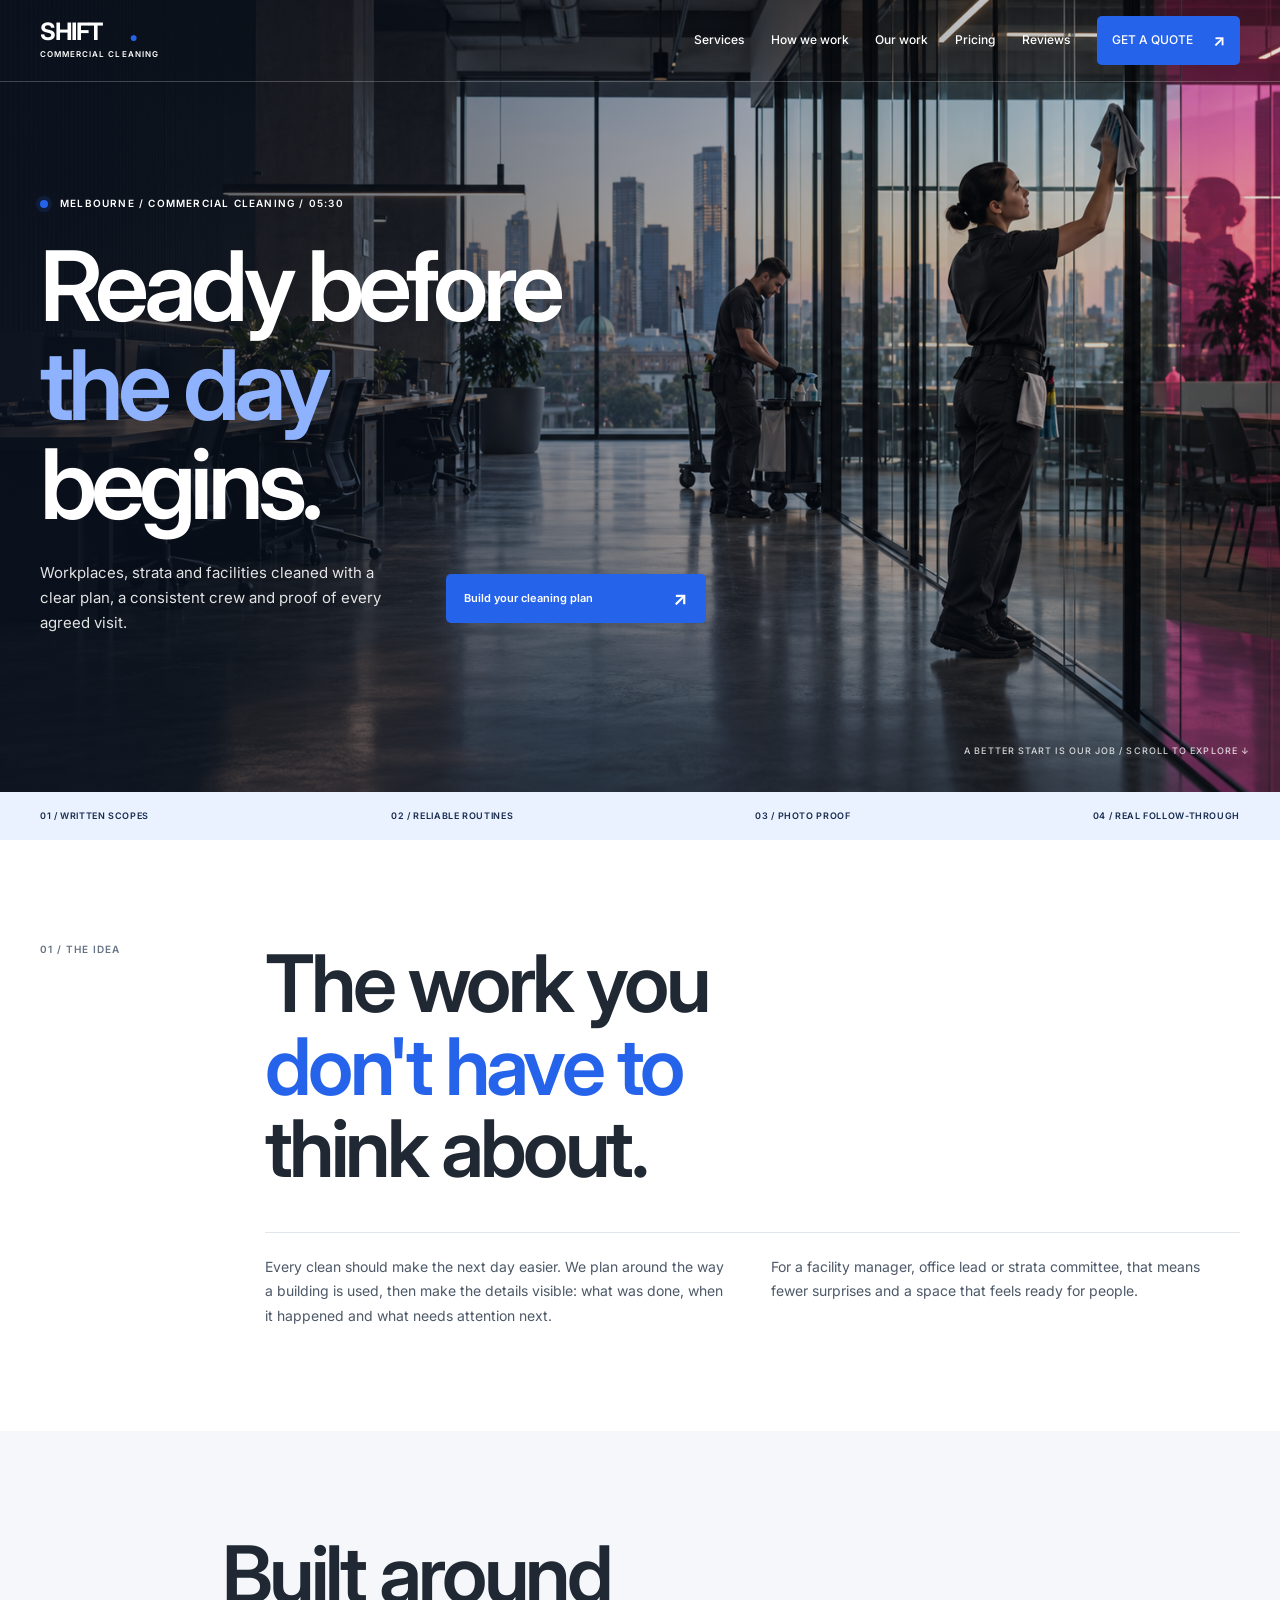
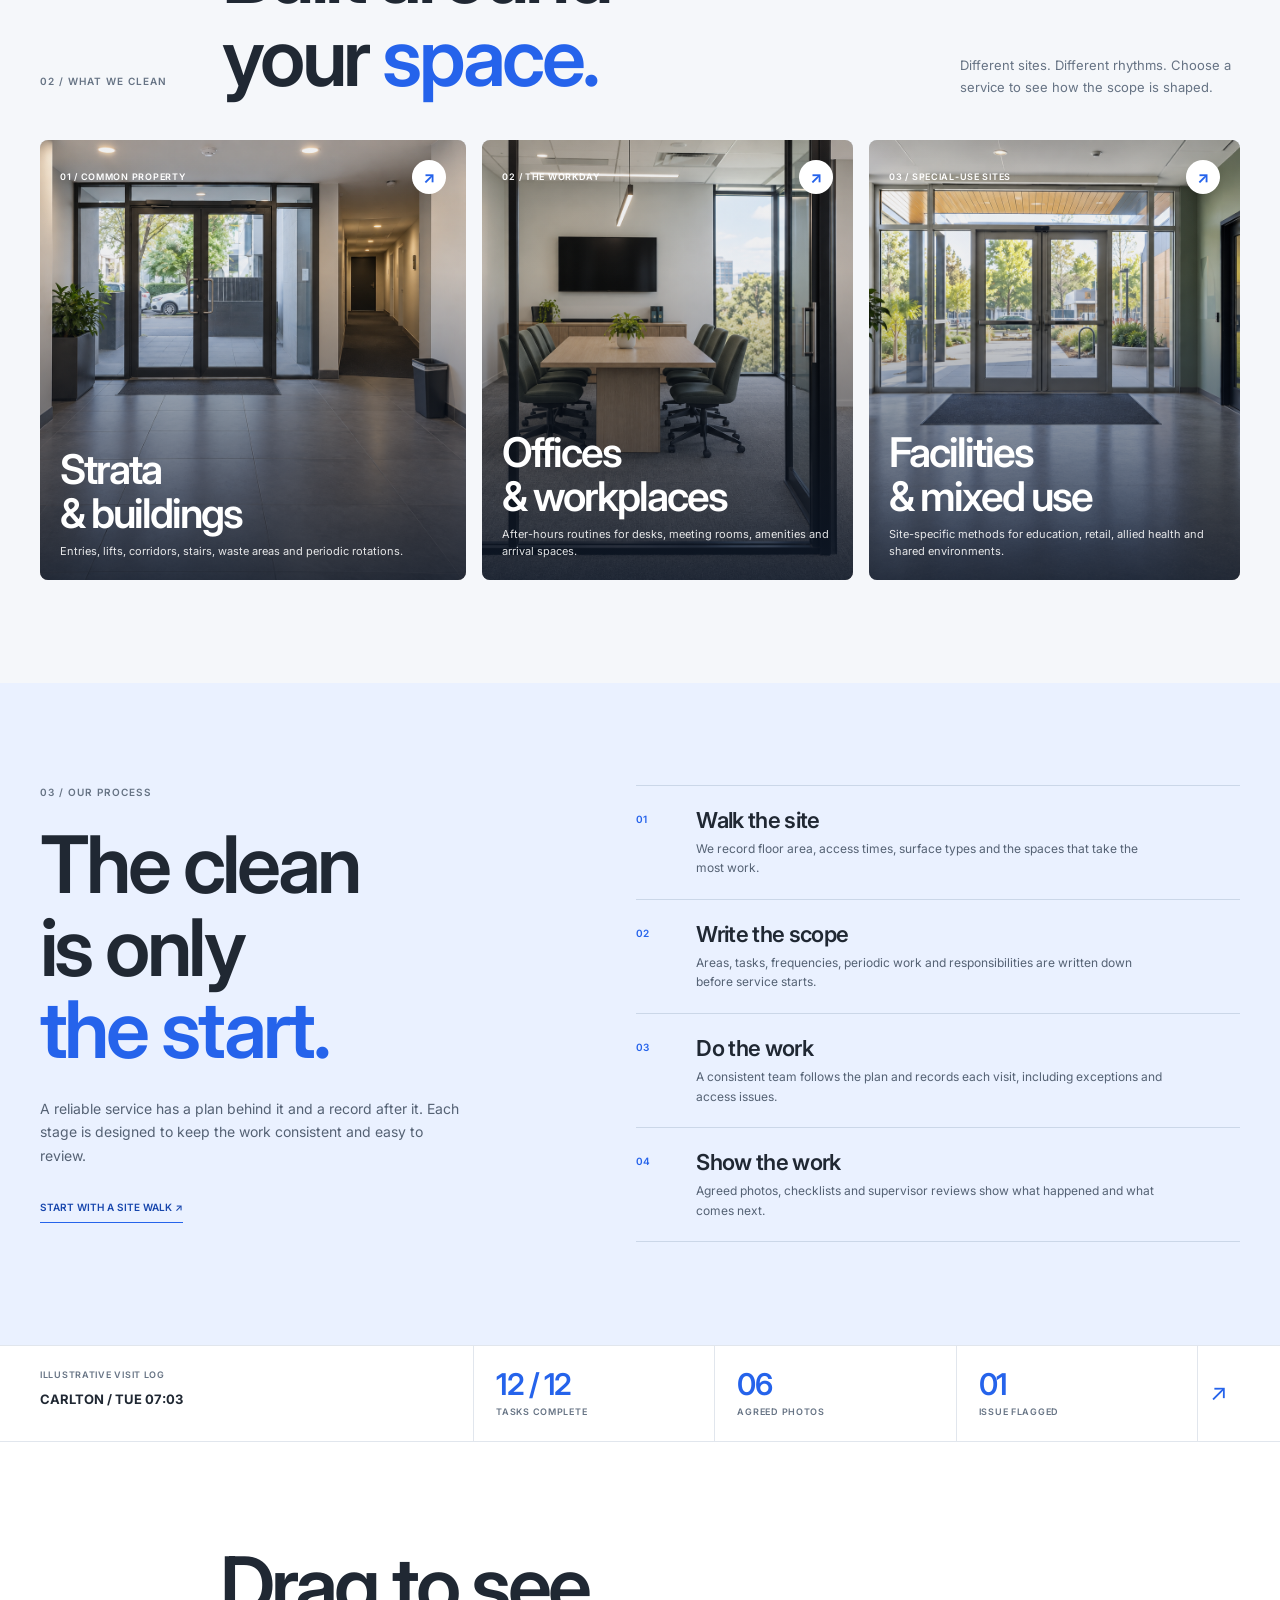
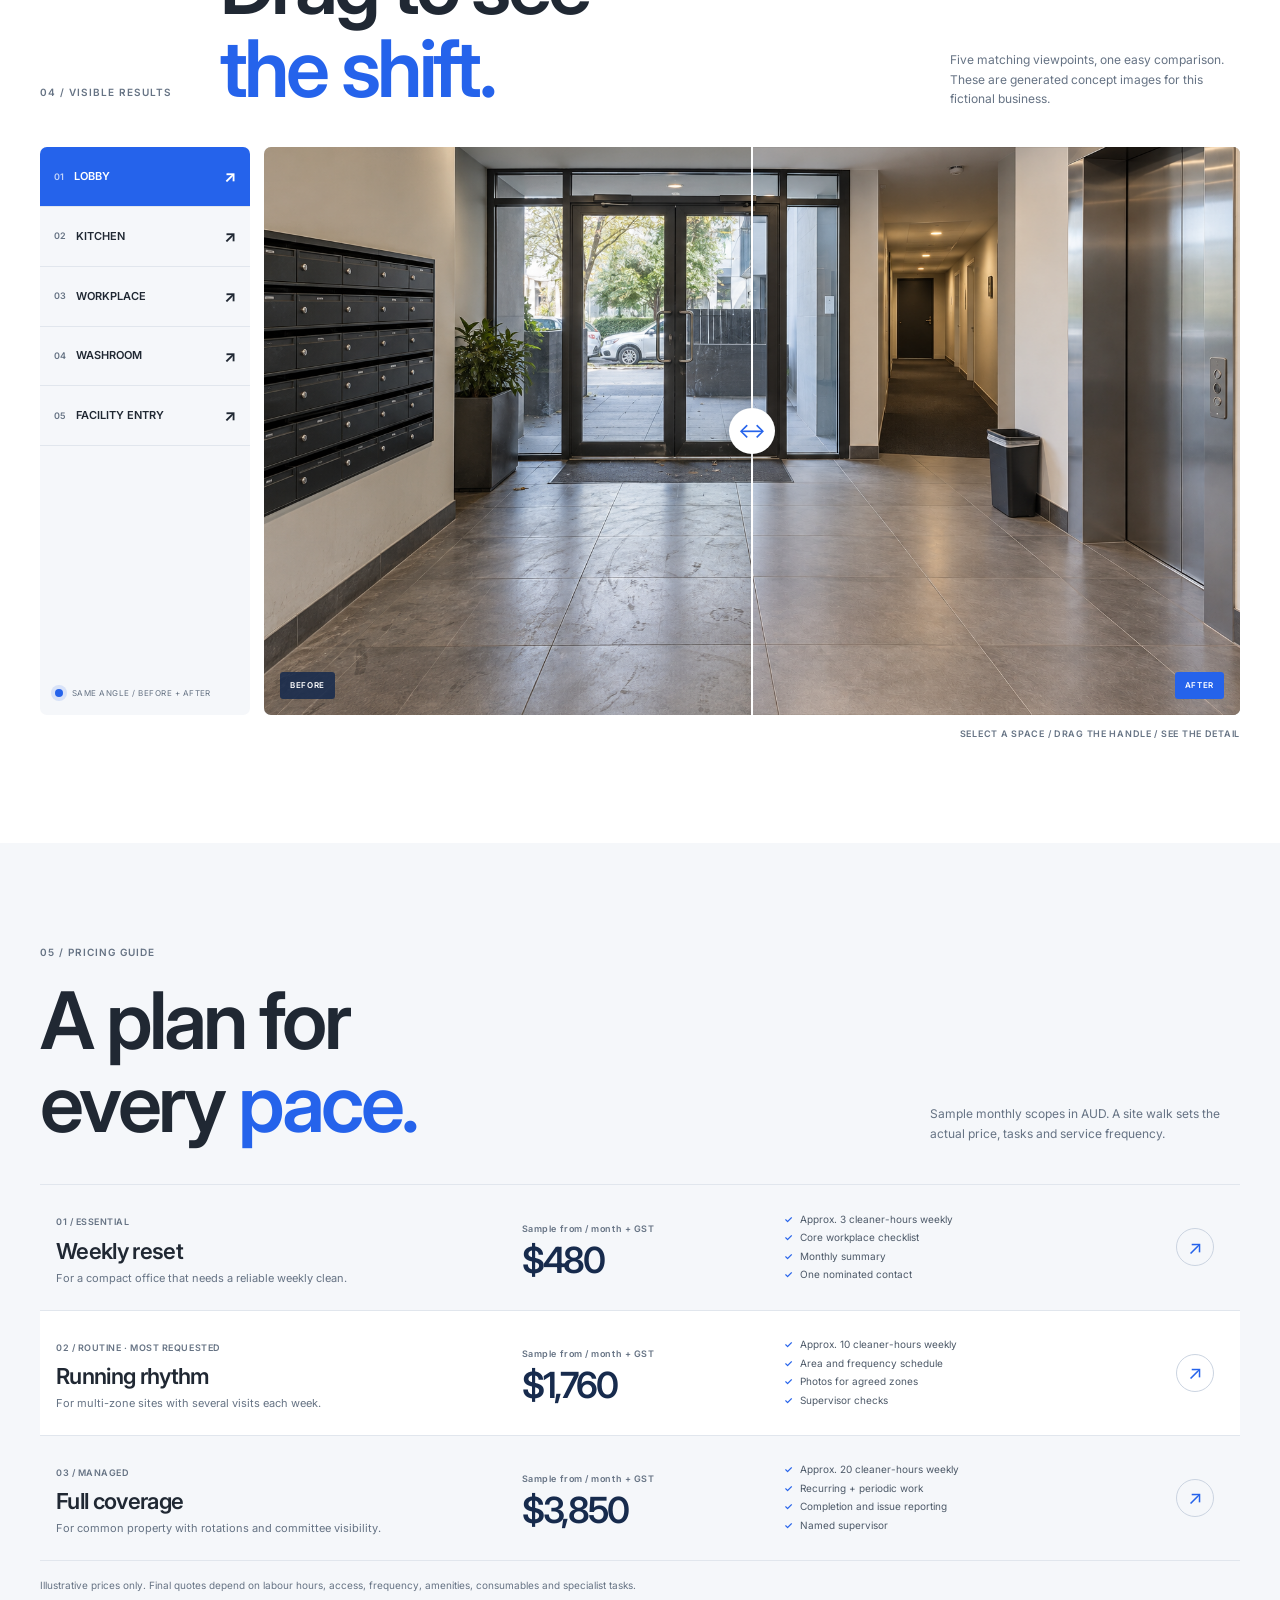
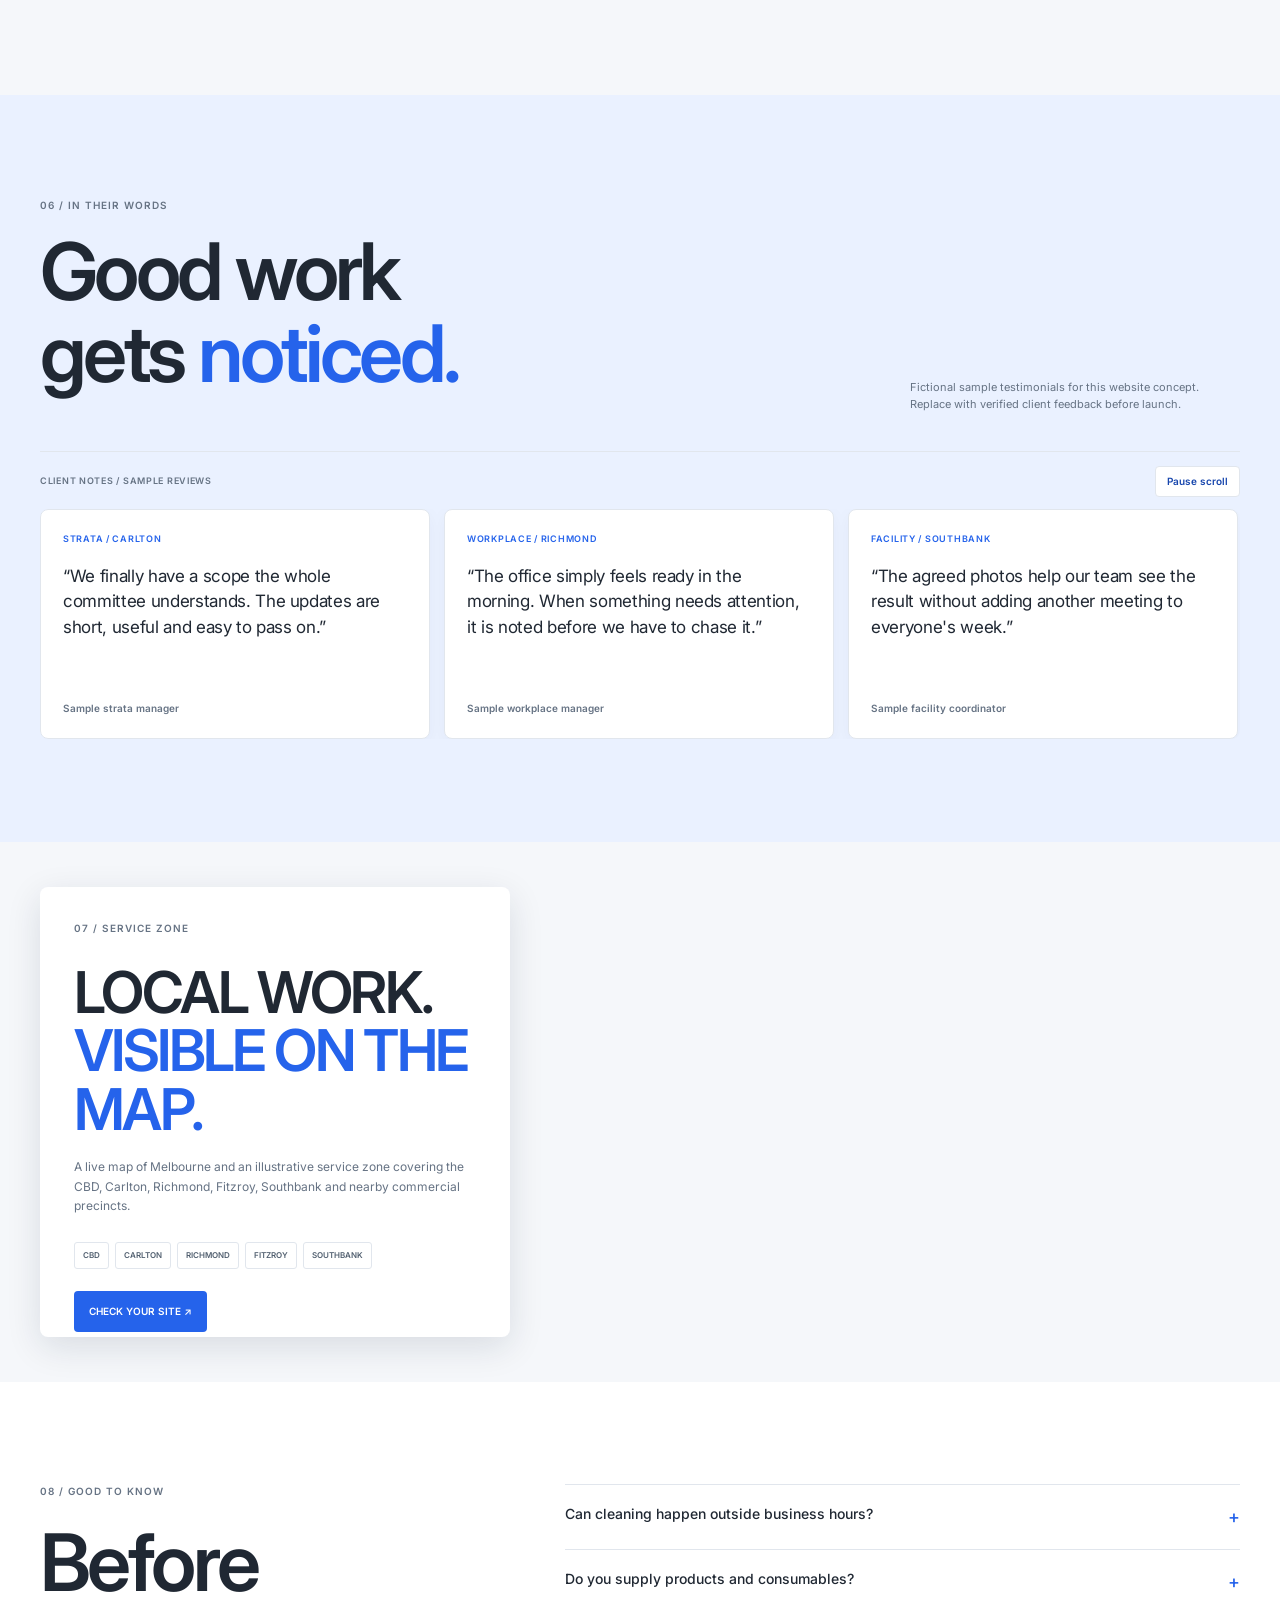
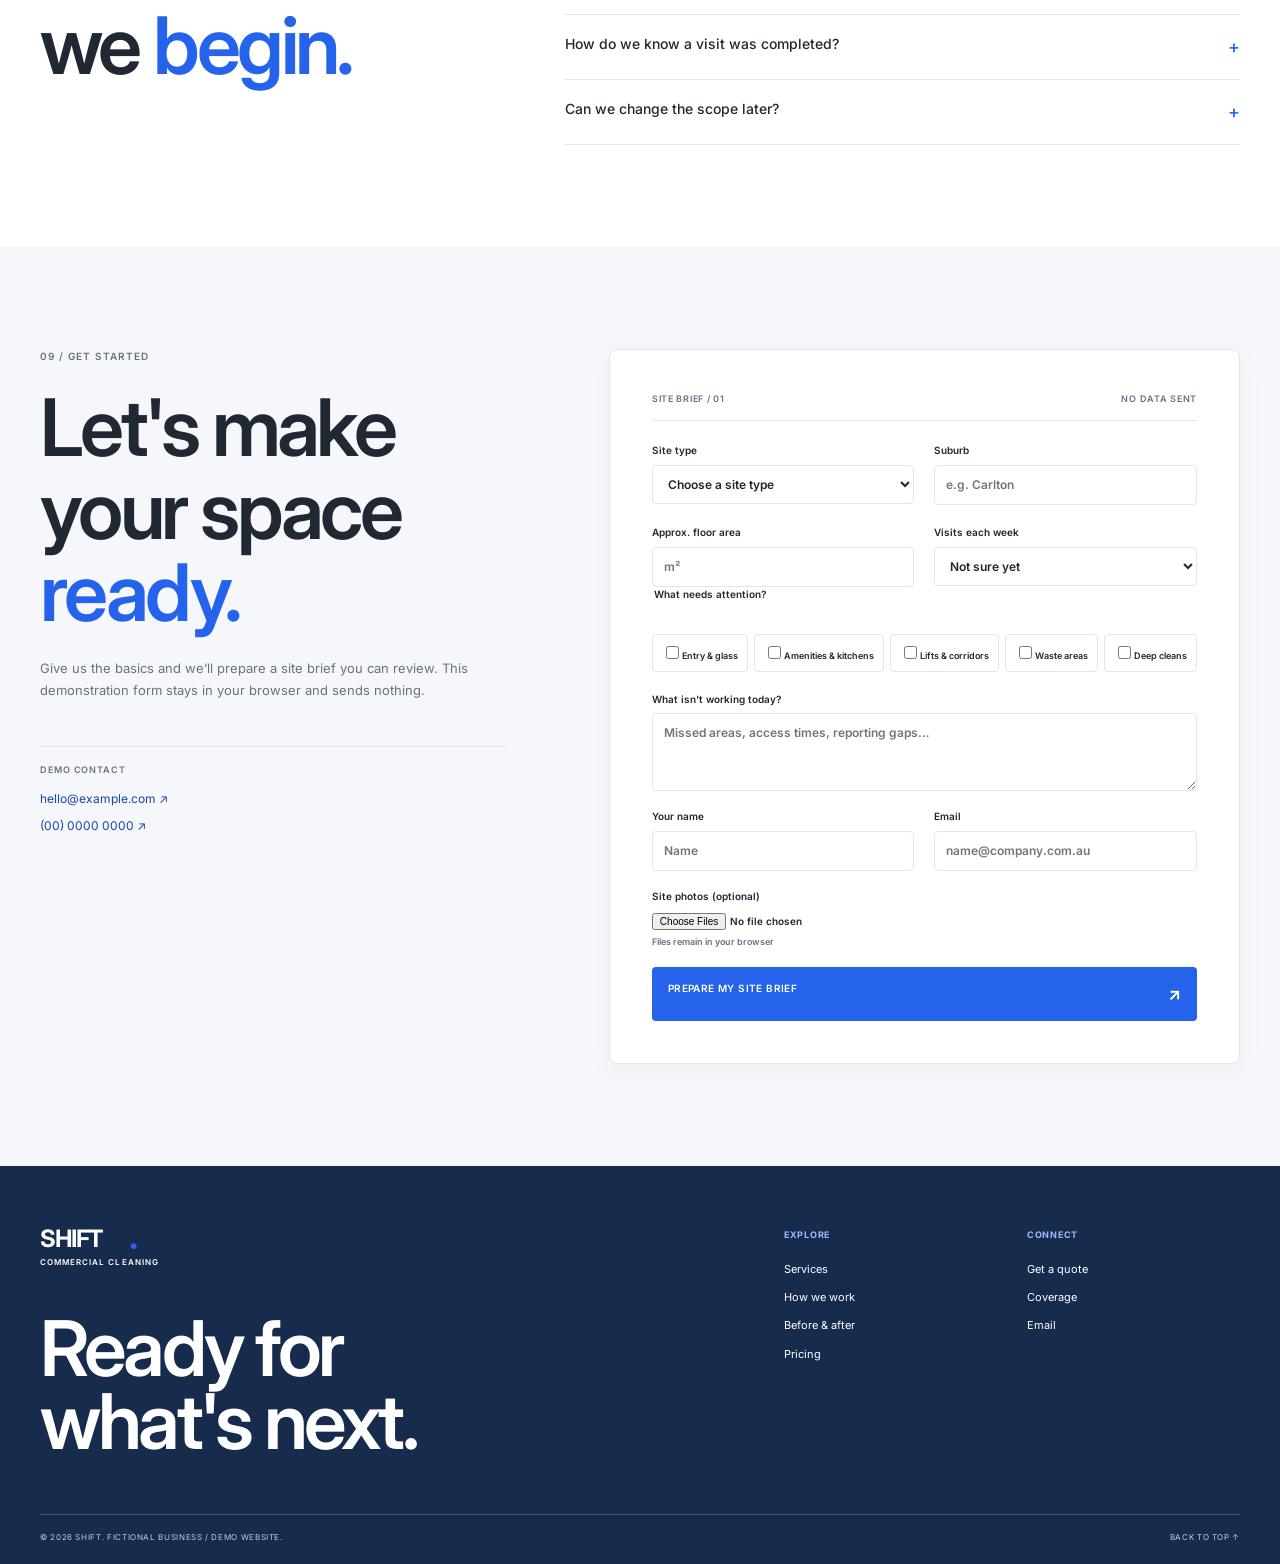
==== index.html @ f8af8022 "Publish SHIFT cleaning demo website" ====
<!doctype html>
<html lang="en-AU">
<head>
  <meta charset="utf-8">
  <meta name="viewport" content="width=device-width, initial-scale=1">
  <meta name="description" content="SHIFT is a fictional Melbourne commercial cleaning concept for workplaces, strata and facilities.">
  <title>SHIFT — Ready before the day begins</title>
  <link rel="preconnect" href="https://fonts.googleapis.com">
  <link rel="preconnect" href="https://fonts.gstatic.com" crossorigin>
  <link href="https://fonts.googleapis.com/css2?family=Inter:wght@400;500;600;700;800&display=swap" rel="stylesheet">
  <link rel="stylesheet" href="style.css?v=20261004c">
</head>
<body>
  <header class="site-header" id="top">
    <a class="logo" href="#top" aria-label="SHIFT home">SHIFT<span>●</span><small>COMMERCIAL CLEANING</small></a>
    <button class="menu-toggle" type="button" aria-label="Open navigation" aria-expanded="false" aria-controls="primary-nav"><span></span><span></span></button>
    <nav class="nav" id="primary-nav" aria-label="Primary navigation"><a href="#services">Services</a><a href="#approach">How we work</a><a href="#work">Our work</a><a href="#pricing">Pricing</a><a href="#reviews">Reviews</a><a class="nav-cta" href="#contact">GET A QUOTE <b>↗</b></a></nav>
  </header>
  <main>
    <section class="hero" aria-labelledby="hero-title">
      <img class="hero-photo" src="assets/shift-hero.png" alt="Professional cleaners preparing a modern Melbourne office before the workday" fetchpriority="high">
      <div class="hero-shade"></div>
      <div class="hero-content layout"><p class="hero-overline"><span class="pink-dot"></span> MELBOURNE / COMMERCIAL CLEANING / 05:30</p><h1 id="hero-title">Ready before<br><span>the day</span><br>begins.</h1><div class="hero-lower"><p>Workplaces, strata and facilities cleaned with a clear plan, a consistent crew and proof of every agreed visit.</p><a class="arrow-button" href="#contact"><span>Build your cleaning plan</span><b>↗</b></a></div></div>
      <div class="hero-side">A BETTER START IS OUR JOB / SCROLL TO EXPLORE ↓</div>
    </section>
    <section class="signal-bar"><div class="layout"><span>01 / WRITTEN SCOPES</span><span>02 / RELIABLE ROUTINES</span><span>03 / PHOTO PROOF</span><span>04 / REAL FOLLOW-THROUGH</span></div></section>
    <section class="manifesto section" id="about"><div class="layout manifesto-grid"><p class="section-index">01 / THE IDEA</p><div><h2>The work you<br><span>don't have to</span><br>think about.</h2><div class="manifesto-copy"><p>Every clean should make the next day easier. We plan around the way a building is used, then make the details visible: what was done, when it happened and what needs attention next.</p><p>For a facility manager, office lead or strata committee, that means fewer surprises and a space that feels ready for people.</p></div></div></div></section>
    <section class="services section" id="services"><div class="layout"><div class="section-heading"><p class="section-index">02 / WHAT WE CLEAN</p><h2>Built around<br>your <span>space.</span></h2><p>Different sites. Different rhythms. Choose a service to see how the scope is shaped.</p></div><div class="service-tiles">
      <a class="service-tile tile-strata" href="industries/strata.html"><img src="assets/lobby-after.png" alt="Clean strata lobby" loading="lazy"><div class="tile-shade"></div><div class="tile-top"><span>01 / COMMON PROPERTY</span><b>↗</b></div><div class="tile-bottom"><h3>Strata<br>& buildings</h3><p>Entries, lifts, corridors, stairs, waste areas and periodic rotations.</p></div></a>
      <a class="service-tile tile-office" href="industries/offices.html"><img src="assets/workplace-after.png" alt="Clean workplace interior" loading="lazy"><div class="tile-shade"></div><div class="tile-top"><span>02 / THE WORKDAY</span><b>↗</b></div><div class="tile-bottom"><h3>Offices<br>& workplaces</h3><p>After-hours routines for desks, meeting rooms, amenities and arrival spaces.</p></div></a>
      <a class="service-tile tile-facility" href="industries/facilities.html"><img src="assets/facility-after.png" alt="Clean facility entry" loading="lazy"><div class="tile-shade"></div><div class="tile-top"><span>03 / SPECIAL-USE SITES</span><b>↗</b></div><div class="tile-bottom"><h3>Facilities<br>& mixed use</h3><p>Site-specific methods for education, retail, allied health and shared environments.</p></div></a>
    </div></div></section>
    <section class="approach section" id="approach"><div class="layout approach-grid"><div class="approach-intro"><p class="section-index">03 / OUR PROCESS</p><h2>The clean<br>is only<br><span>the start.</span></h2><p>A reliable service has a plan behind it and a record after it. Each stage is designed to keep the work consistent and easy to review.</p><a class="outline-link" href="#contact">START WITH A SITE WALK ↗</a></div><div class="approach-list"><article><span>01</span><div><h3>Walk the site</h3><p>We record floor area, access times, surface types and the spaces that take the most work.</p></div></article><article><span>02</span><div><h3>Write the scope</h3><p>Areas, tasks, frequencies, periodic work and responsibilities are written down before service starts.</p></div></article><article><span>03</span><div><h3>Do the work</h3><p>A consistent team follows the plan and records each visit, including exceptions and access issues.</p></div></article><article><span>04</span><div><h3>Show the work</h3><p>Agreed photos, checklists and supervisor reviews show what happened and what comes next.</p></div></article></div></div></section>
    <section class="record"><div class="layout record-grid"><div><span>ILLUSTRATIVE VISIT LOG</span><strong>CARLTON / TUE 07:03</strong></div><div><b>12 / 12</b><span>TASKS COMPLETE</span></div><div><b>06</b><span>AGREED PHOTOS</span></div><div><b>01</b><span>ISSUE FLAGGED</span></div><a href="#work" aria-label="See before and after work">↗</a></div></section>
    <section class="work section" id="work"><div class="layout"><div class="work-heading"><p class="section-index">04 / VISIBLE RESULTS</p><h2>Drag to see<br><span>the shift.</span></h2><p>Five matching viewpoints, one easy comparison. These are generated concept images for this fictional business.</p></div><div class="work-grid"><div class="scene-menu" role="group" aria-label="Choose a cleaning result"><button type="button" class="active" data-compare-set data-before="assets/lobby-before.png" data-after="assets/lobby-after.png" data-name="Lobby" aria-pressed="true"><span>01</span> LOBBY <b>↗</b></button><button type="button" data-compare-set data-before="assets/kitchen-before.png" data-after="assets/kitchen-after.png" data-name="Kitchen" aria-pressed="false"><span>02</span> KITCHEN <b>↗</b></button><button type="button" data-compare-set data-before="assets/workplace-before.png" data-after="assets/workplace-after.png" data-name="Workplace" aria-pressed="false"><span>03</span> WORKPLACE <b>↗</b></button><button type="button" data-compare-set data-before="assets/washroom-before.png" data-after="assets/washroom-after.png" data-name="Washroom" aria-pressed="false"><span>04</span> WASHROOM <b>↗</b></button><button type="button" data-compare-set data-before="assets/facility-before.png" data-after="assets/facility-after.png" data-name="Facility entry" aria-pressed="false"><span>05</span> FACILITY ENTRY <b>↗</b></button><div class="scene-note"><span class="pink-dot"></span> SAME ANGLE / BEFORE + AFTER</div></div><div class="compare" data-compare style="--position:50%"><img class="compare-before" src="assets/lobby-before.png" alt="Lobby before cleaning"><div class="compare-after"><img src="assets/lobby-after.png" alt="Lobby after cleaning"></div><span class="compare-label label-left">BEFORE</span><span class="compare-label label-right">AFTER</span><div class="compare-line"><span>↔</span></div><input type="range" min="0" max="100" value="50" aria-label="Move to compare before and after cleaning"></div></div><p class="work-caption">SELECT A SPACE / DRAG THE HANDLE / SEE THE DETAIL</p></div></section>
    <section class="pricing section" id="pricing"><div class="layout"><div class="pricing-heading"><div><p class="section-index">05 / PRICING GUIDE</p><h2>A plan for<br>every <span>pace.</span></h2></div><p>Sample monthly scopes in AUD. A site walk sets the actual price, tasks and service frequency.</p></div><div class="plan-list"><article><div class="plan-id"><span>01 / ESSENTIAL</span><h3>Weekly reset</h3><p>For a compact office that needs a reliable weekly clean.</p></div><div class="plan-price"><small>Sample from / month + GST</small><strong>$480</strong></div><ul><li>Approx. 3 cleaner-hours weekly</li><li>Core workplace checklist</li><li>Monthly summary</li><li>One nominated contact</li></ul><a href="#contact" aria-label="Scope weekly reset">↗</a></article><article class="featured"><div class="plan-id"><span>02 / ROUTINE · MOST REQUESTED</span><h3>Running rhythm</h3><p>For multi-zone sites with several visits each week.</p></div><div class="plan-price"><small>Sample from / month + GST</small><strong>$1,760</strong></div><ul><li>Approx. 10 cleaner-hours weekly</li><li>Area and frequency schedule</li><li>Photos for agreed zones</li><li>Supervisor checks</li></ul><a href="#contact" aria-label="Scope running rhythm">↗</a></article><article><div class="plan-id"><span>03 / MANAGED</span><h3>Full coverage</h3><p>For common property with rotations and committee visibility.</p></div><div class="plan-price"><small>Sample from / month + GST</small><strong>$3,850</strong></div><ul><li>Approx. 20 cleaner-hours weekly</li><li>Recurring + periodic work</li><li>Completion and issue reporting</li><li>Named supervisor</li></ul><a href="#contact" aria-label="Scope full coverage">↗</a></article></div><p class="pricing-note">Illustrative prices only. Final quotes depend on labour hours, access, frequency, amenities, consumables and specialist tasks.</p></div></section>
    <section class="reviews section" id="reviews"><div class="layout"><div class="reviews-heading"><div><p class="section-index">06 / IN THEIR WORDS</p><h2>Good work<br>gets <span>noticed.</span></h2></div><p class="review-disclaimer">Fictional sample testimonials for this website concept. Replace with verified client feedback before launch.</p></div><div class="quote-marquee" data-marquee role="region" aria-label="Continuously scrolling sample testimonials"><div class="marquee-tools"><span>CLIENT NOTES / SAMPLE REVIEWS</span><button class="marquee-control" type="button" data-marquee-toggle aria-pressed="false">Pause scroll</button></div><div class="quote-window"><div class="quote-track"><div class="quote-set"><article class="quote-card"><span>STRATA / CARLTON</span><p>“We finally have a scope the whole committee understands. The updates are short, useful and easy to pass on.”</p><strong>Sample strata manager</strong></article><article class="quote-card"><span>WORKPLACE / RICHMOND</span><p>“The office simply feels ready in the morning. When something needs attention, it is noted before we have to chase it.”</p><strong>Sample workplace manager</strong></article><article class="quote-card"><span>FACILITY / SOUTHBANK</span><p>“The agreed photos help our team see the result without adding another meeting to everyone's week.”</p><strong>Sample facility coordinator</strong></article></div><div class="quote-set" aria-hidden="true"><article class="quote-card"><span>STRATA / CARLTON</span><p>“We finally have a scope the whole committee understands. The updates are short, useful and easy to pass on.”</p><strong>Sample strata manager</strong></article><article class="quote-card"><span>WORKPLACE / RICHMOND</span><p>“The office simply feels ready in the morning. When something needs attention, it is noted before we have to chase it.”</p><strong>Sample workplace manager</strong></article><article class="quote-card"><span>FACILITY / SOUTHBANK</span><p>“The agreed photos help our team see the result without adding another meeting to everyone's week.”</p><strong>Sample facility coordinator</strong></article></div></div></div></div></section>
    <section class="location" id="location"><div class="location-map"><iframe title="OpenStreetMap showing Melbourne service area" src="https://www.openstreetmap.org/export/embed.html?bbox=144.742%2C-38.033%2C145.232%2C-37.630&amp;layer=mapnik&amp;marker=-37.8136%2C144.9631" loading="lazy"></iframe></div><div class="location-card"><p class="section-index">07 / SERVICE ZONE</p><h2>LOCAL WORK.<br><span>VISIBLE ON THE MAP.</span></h2><p>A live map of Melbourne and an illustrative service zone covering the CBD, Carlton, Richmond, Fitzroy, Southbank and nearby commercial precincts.</p><div class="location-chips"><span>CBD</span><span>CARLTON</span><span>RICHMOND</span><span>FITZROY</span><span>SOUTHBANK</span></div><a href="#contact">CHECK YOUR SITE ↗</a></div></section>
    <section class="faq section" id="faq"><div class="layout faq-grid"><div><p class="section-index">08 / GOOD TO KNOW</p><h2>Before<br>we <span>begin.</span></h2></div><div><details><summary>Can cleaning happen outside business hours?</summary><p>Yes. The service window, access arrangements and alarm process are agreed during the site walk.</p></details><details><summary>Do you supply products and consumables?</summary><p>Products and equipment are part of the scope. Washroom consumables can be included or supplied by the site, depending on the agreed plan.</p></details><details><summary>How do we know a visit was completed?</summary><p>An agreed visit record can include attendance, checklist status, photos for selected zones and any access or maintenance issues.</p></details><details><summary>Can we change the scope later?</summary><p>Yes. The scope can be reviewed when occupancy, operating hours or site needs change.</p></details></div></div></section>
    <section class="contact section" id="contact"><div class="layout contact-grid"><div class="contact-intro"><p class="section-index">09 / GET STARTED</p><h2>Let's make<br>your space<br><span>ready.</span></h2><p>Give us the basics and we’ll prepare a site brief you can review. This demonstration form stays in your browser and sends nothing.</p><div class="contact-direct"><span>DEMO CONTACT</span><a href="mailto:hello@example.com">hello@example.com ↗</a><a href="tel:+61000000000">(00) 0000 0000 ↗</a></div></div><form class="quote-form" data-brief-form novalidate><div class="form-top"><span>SITE BRIEF / 01</span><span>NO DATA SENT</span></div><div class="form-fields"><label>Site type<select name="site" required><option value="">Choose a site type</option><option>Strata / common property</option><option>Office / workplace</option><option>Facility / mixed use</option></select></label><label>Suburb<input name="suburb" required placeholder="e.g. Carlton"></label><label>Approx. floor area<input name="area" type="number" min="1" placeholder="m²"></label><label>Visits each week<select name="visits"><option>Not sure yet</option><option>1 visit</option><option>2–3 visits</option><option>4–5 visits</option><option>Daily</option></select></label></div><fieldset><legend>What needs attention?</legend><div class="checkboxes"><label><input type="checkbox" name="areas" value="Entry and glass"><span>Entry & glass</span></label><label><input type="checkbox" name="areas" value="Amenities and kitchens"><span>Amenities & kitchens</span></label><label><input type="checkbox" name="areas" value="Lifts and corridors"><span>Lifts & corridors</span></label><label><input type="checkbox" name="areas" value="Waste areas"><span>Waste areas</span></label><label><input type="checkbox" name="areas" value="Periodic deep cleans"><span>Deep cleans</span></label></div></fieldset><label class="full-field">What isn't working today?<textarea name="priority" rows="3" placeholder="Missed areas, access times, reporting gaps…"></textarea></label><div class="form-fields"><label>Your name<input name="name" required placeholder="Name"></label><label>Email<input name="email" type="email" required placeholder="name@company.com.au"></label></div><label class="file-field">Site photos (optional)<input name="photos" type="file" accept="image/*" multiple><small data-file-label>Files remain in your browser</small></label><p class="form-error" role="alert" hidden>Enter a site type, suburb, name and valid email.</p><button class="submit-button" type="submit">PREPARE MY SITE BRIEF <b>↗</b></button><div class="form-result" hidden aria-live="polite"></div></form></div></section>
  </main>
  <footer class="site-footer"><div class="layout"><div class="footer-top"><div><a class="logo" href="#top">SHIFT<span>●</span><small>COMMERCIAL CLEANING</small></a><h2>Ready for<br>what's next.</h2></div><div class="footer-links"><div><b>EXPLORE</b><a href="#services">Services</a><a href="#approach">How we work</a><a href="#work">Before & after</a><a href="#pricing">Pricing</a></div><div><b>CONNECT</b><a href="#contact">Get a quote</a><a href="#location">Coverage</a><a href="mailto:hello@example.com">Email</a></div></div></div><div class="footer-bottom"><span>© 2026 SHIFT. FICTIONAL BUSINESS / DEMO WEBSITE.</span><a href="#top">BACK TO TOP ↑</a></div></div></footer>
  <script src="script.js?v=20261004c"></script>
</body>
</html>
---- style.css ----
:root{--ink:#202833;--navy:#172b4d;--blue:#2563eb;--blue-dark:#1746ad;--blue-soft:#eaf1ff;--paper:#fff;--surface:#f5f7fa;--muted:#667384;--line:#e1e6ed;--font:'Inter',Arial,sans-serif}
*{box-sizing:border-box}html{scroll-behavior:smooth}body{margin:0;background:var(--paper);color:var(--ink);font-family:var(--font);font-size:15px;line-height:1.55;overflow-x:clip}img{display:block;max-width:100%}a{color:inherit;text-decoration:none}button,input,select,textarea{font:inherit}button{cursor:pointer}h1,h2,h3,p{margin-top:0}h1,h2,h3{font-family:var(--font);font-weight:600;letter-spacing:-.045em}h1 em,h2 em{font-style:normal;color:var(--blue)}::selection{background:#c8d9ff;color:var(--navy)}:focus-visible{outline:3px solid var(--blue);outline-offset:3px}.layout{width:min(100% - 80px,1320px);margin-inline:auto}.section{padding:clamp(72px,8vw,120px) 0}.section-index{font-size:10px;line-height:1.4;color:var(--muted);letter-spacing:.1em;font-weight:600}.pink-dot{display:inline-block;width:8px;height:8px;border-radius:50%;background:var(--blue);box-shadow:0 0 0 4px rgba(37,99,235,.14)}
.site-header{position:absolute;z-index:20;top:0;left:0;right:0;height:82px;display:flex;align-items:center;justify-content:space-between;padding:0 40px;color:var(--paper);border-bottom:1px solid rgba(255,255,255,.22)}.logo{font-size:24px;line-height:.9;font-weight:700;letter-spacing:-.06em;display:inline-grid;grid-template-columns:auto auto;align-items:center}.logo>span{font-size:8px;color:var(--blue);align-self:end;margin-left:3px}.logo small{font-size:8px;line-height:1.4;grid-column:1/-1;letter-spacing:.13em;font-weight:600;margin-top:7px}.nav{display:flex;align-items:center;gap:clamp(16px,2.1vw,30px);font-size:12px;font-weight:500}.nav>a:not(.nav-cta){transition:opacity .2s}.nav>a:not(.nav-cta):hover{opacity:.68}.nav-cta{background:var(--blue);color:#fff;padding:12px 15px;border-radius:5px;display:flex;gap:20px;align-items:center;transition:background .2s}.nav-cta:hover{background:var(--blue-dark)}.nav-cta b{font-size:16px}.menu-toggle{display:none}
.hero{min-height:88svh;min-height:max(650px,88svh);position:relative;background:#1d2633;color:#fff;display:flex;align-items:center;overflow:hidden}.hero-photo,.hero-shade{position:absolute;inset:0;width:100%;height:100%}.hero-photo{object-fit:cover;object-position:center}.hero-shade{background:linear-gradient(90deg,rgba(11,20,35,.77),rgba(11,20,35,.42) 46%,rgba(11,20,35,.12)),linear-gradient(0deg,rgba(11,20,35,.25),transparent 50%)}.hero-content{position:relative;z-index:2;padding-top:130px;padding-bottom:90px}.hero-overline{font-size:10px;font-weight:600;letter-spacing:.12em;display:flex;align-items:center;gap:12px;margin-bottom:24px}.hero h1{font-size:clamp(58px,7.6vw,104px);line-height:1.02;letter-spacing:-.06em;font-weight:600;margin:0 0 28px;max-width:760px}.hero h1 span{color:#8fb2ff}.hero-lower{display:flex;align-items:center;gap:36px;max-width:760px}.hero-lower p{font-size:15px;line-height:1.65;max-width:370px;margin:0;color:rgba(255,255,255,.88)}.arrow-button{min-width:260px;display:flex;justify-content:space-between;align-items:center;gap:22px;background:var(--blue);border-radius:5px;padding:16px 18px;font-size:11px;font-weight:600;transition:background .2s,transform .2s}.arrow-button b{font-size:19px;line-height:.7}.arrow-button:hover{background:var(--blue-dark);transform:translateY(-2px)}.hero-side{position:absolute;z-index:2;right:30px;bottom:34px;font-size:9px;font-weight:500;letter-spacing:.12em;color:rgba(255,255,255,.8)}
.signal-bar{background:var(--blue-soft);color:var(--navy)}.signal-bar .layout{display:flex;justify-content:space-between;gap:25px;padding:17px 0;font-size:9px;font-weight:600;letter-spacing:.07em}.signal-bar span{white-space:nowrap}.manifesto{background:var(--paper)}.manifesto-grid{display:grid;grid-template-columns:170px 1fr;gap:55px}.manifesto h2,.section-heading h2,.approach h2,.work h2,.pricing h2,.reviews h2,.faq h2,.contact h2{font-size:clamp(54px,6.2vw,82px);line-height:1.04;margin:0;font-weight:600}.manifesto h2 span,.section-heading h2 span,.approach h2 span,.work h2 span,.pricing h2 span,.reviews h2 span,.faq h2 span,.contact h2 span,.location h2 span{color:var(--blue)}.manifesto-copy{display:grid;grid-template-columns:1fr 1fr;gap:36px;margin:42px 0 0;border-top:1px solid var(--line);padding-top:22px}.manifesto-copy p{font-size:14px;line-height:1.75;max-width:480px;margin:0;color:#4d5968}
.services{background:var(--surface)}.section-heading{display:grid;grid-template-columns:150px 1fr 280px;gap:32px;align-items:end;margin-bottom:42px}.section-heading>p:last-child{font-size:13px;line-height:1.7;color:var(--muted);margin:0}.service-tiles{display:grid;grid-template-columns:1.15fr 1fr 1fr;gap:16px}.service-tile{min-height:440px;position:relative;overflow:hidden;background:#dce3ed;color:#fff;border-radius:8px;display:flex;flex-direction:column;justify-content:space-between;padding:20px}.service-tile img,.tile-shade{position:absolute;inset:0;width:100%;height:100%}.service-tile img{object-fit:cover;transition:transform .45s}.service-tile:hover img{transform:scale(1.035)}.tile-shade{background:linear-gradient(0deg,rgba(12,23,40,.83),rgba(12,23,40,.06) 70%)}.tile-top,.tile-bottom{position:relative;z-index:2}.tile-top{display:flex;justify-content:space-between;align-items:center;gap:15px;font-size:9px;font-weight:600;letter-spacing:.08em}.tile-top b{display:grid;place-items:center;width:34px;height:34px;border-radius:50%;background:#fff;color:var(--blue);font-size:16px}.tile-bottom h3{font-size:clamp(31px,3.2vw,44px);line-height:1.08;letter-spacing:-.05em;margin:0 0 8px;font-weight:600}.tile-bottom p{font-size:11px;line-height:1.55;max-width:360px;margin:0;color:rgba(255,255,255,.88)}
.approach{background:var(--blue-soft);color:var(--ink)}.approach-grid{display:grid;grid-template-columns:.9fr 1.1fr;gap:clamp(55px,8vw,110px)}.approach-intro>p:not(.section-index){font-size:14px;line-height:1.7;max-width:420px;color:#556274;margin:26px 0}.approach h2{margin:24px 0}.outline-link{display:inline-block;border-bottom:1px solid var(--blue);color:var(--blue-dark);padding-bottom:6px;font-size:10px;font-weight:600}.approach-list{border-top:1px solid #cbd7e8}.approach-list article{display:grid;grid-template-columns:42px 1fr;padding:21px 0;border-bottom:1px solid #cbd7e8;gap:18px}.approach-list article>span{font-size:10px;font-weight:600;color:var(--blue);padding-top:5px}.approach-list h3{font-size:22px;line-height:1.25;margin:0 0 4px;font-weight:600;letter-spacing:-.03em}.approach-list p{font-size:12px;line-height:1.65;color:#556274;max-width:470px;margin:0}
.record{background:#fff;border-top:1px solid var(--line);border-bottom:1px solid var(--line)}.record-grid{display:grid;grid-template-columns:1.8fr 1fr 1fr 1fr 42px;align-items:stretch}.record-grid>div{padding:22px 18px 22px 0;border-right:1px solid var(--line)}.record-grid>div:not(:first-child){padding-left:22px}.record-grid span,.record-grid strong,.record-grid b{display:block}.record-grid span{font-size:9px;font-weight:600;letter-spacing:.08em;color:var(--muted)}.record-grid strong{font-size:13px;margin-top:7px}.record-grid b{font-size:30px;line-height:1.1;font-weight:600;letter-spacing:-.05em;color:var(--blue);margin-bottom:4px}.record-grid>a{display:grid;place-items:center;font-size:23px;color:var(--blue)}
.work{background:#fff}.work-heading{display:grid;grid-template-columns:150px 1fr 290px;gap:30px;align-items:end;margin-bottom:38px}.work-heading>p:last-child{font-size:12px;line-height:1.65;color:var(--muted);margin:0}.work-grid{display:grid;grid-template-columns:210px 1fr;gap:14px}.scene-menu{display:flex;flex-direction:column;background:var(--surface);border-radius:7px;overflow:hidden}.scene-menu button{border:0;border-bottom:1px solid var(--line);background:transparent;color:var(--ink);display:flex;align-items:center;gap:10px;text-align:left;padding:17px 14px;font-size:11px;font-weight:600;transition:background .2s,color .2s}.scene-menu button.active,.scene-menu button:hover{background:var(--blue);color:#fff}.scene-menu button>span{font-size:9px;color:var(--muted)}.scene-menu button.active>span,.scene-menu button:hover>span{color:rgba(255,255,255,.72)}.scene-menu button b{font-size:16px;margin-left:auto}.scene-note{margin-top:auto;padding:15px;display:flex;gap:9px;align-items:center;font-size:8px;letter-spacing:.06em;color:var(--muted)}.compare{position:relative;aspect-ratio:1.72/1;background:#dce2e9;overflow:hidden;border-radius:7px}.compare-before,.compare-after img{position:absolute;inset:0;width:100%;height:100%;object-fit:cover}.compare-after{position:absolute;inset:0;clip-path:inset(0 0 0 var(--position))}.compare-line{position:absolute;z-index:4;left:var(--position);top:0;bottom:0;width:2px;background:#fff;transform:translateX(-50%);pointer-events:none}.compare-line span{position:absolute;top:50%;left:50%;transform:translate(-50%,-50%);display:grid;place-items:center;width:46px;height:46px;border-radius:50%;background:#fff;color:var(--blue);box-shadow:0 2px 12px #0003;font-size:21px}.compare input{position:absolute;z-index:6;inset:0;width:100%;height:100%;opacity:0;margin:0;cursor:ew-resize}.compare-label{position:absolute;z-index:5;bottom:16px;background:rgba(23,43,77,.86);color:#fff;border-radius:3px;padding:7px 10px;font-size:8px;font-weight:600;letter-spacing:.08em;pointer-events:none}.label-left{left:16px}.label-right{right:16px;background:var(--blue)}.work-caption{font-size:9px;font-weight:600;letter-spacing:.08em;text-align:right;color:var(--muted);margin:12px 0 0}
.pricing{background:var(--surface)}.pricing-heading{display:flex;justify-content:space-between;align-items:end;gap:40px;margin-bottom:40px}.pricing-heading>p{max-width:310px;font-size:12px;line-height:1.7;color:var(--muted);margin:0}.pricing-heading h2{margin-top:20px}.plan-list{border-top:1px solid var(--line)}.plan-list article{display:grid;grid-template-columns:1.2fr .65fr 1fr 48px;gap:22px;align-items:center;padding:23px 16px;border-bottom:1px solid var(--line);transition:background .2s}.plan-list article:hover,.plan-list article.featured{background:#fff}.plan-id>span,.plan-price small{font-size:9px;font-weight:600;letter-spacing:.06em;color:var(--muted)}.plan-id h3{font-size:22px;line-height:1.2;margin:6px 0;font-weight:600;letter-spacing:-.03em}.plan-id p{font-size:11px;line-height:1.5;margin:0;color:var(--muted)}.plan-price strong{display:block;font-size:36px;line-height:1.1;font-weight:600;letter-spacing:-.06em;color:var(--navy);margin-top:3px}.plan-list ul{list-style:none;padding:0;margin:0}.plan-list li{font-size:10px;line-height:1.55;margin:3px 0;color:#4d5968}.plan-list li:before{content:'✓';color:var(--blue);font-weight:600;margin-right:7px}.plan-list article>a{font-size:19px;width:38px;height:38px;display:grid;place-items:center;border:1px solid #cbd4e1;border-radius:50%;color:var(--blue)}.plan-list article>a:hover{background:var(--blue);color:#fff;border-color:var(--blue)}.pricing-note{font-size:10px;line-height:1.6;color:var(--muted);margin:16px 0 0}
.reviews{background:var(--blue-soft);color:var(--ink)}.reviews-grid{display:grid;grid-template-columns:1fr 1fr;gap:clamp(55px,8vw,110px);align-items:center}.reviews h2{margin:24px 0}.reviews h2 span{color:var(--blue)}.review-disclaimer{max-width:390px;font-size:11px;line-height:1.6;color:var(--muted)}.review-panel{background:#fff;border:1px solid var(--line);border-radius:8px;min-height:390px;padding:25px;display:flex;flex-direction:column;box-shadow:0 8px 30px rgba(23,43,77,.05)}.review-controls{display:flex;justify-content:space-between;align-items:center;gap:16px;font-size:8px;font-weight:600;letter-spacing:.07em;color:var(--muted)}.review-controls>div{display:flex;gap:6px}.review-controls button{width:34px;height:34px;background:#fff;border:1px solid var(--line);border-radius:50%;color:var(--blue);font-size:16px}.review-controls button:hover{background:var(--blue);color:#fff}.review-panel blockquote{margin:auto 0}.review-panel blockquote>p{font-size:clamp(25px,3vw,40px);font-weight:500;line-height:1.18;letter-spacing:-.045em;margin:30px 0}.review-panel blockquote footer{display:flex;justify-content:space-between;gap:15px;border-top:1px solid var(--line);padding-top:15px;font-size:10px;font-style:normal}.review-panel blockquote footer span{color:var(--muted)}.review-progress{font-size:11px;color:var(--muted);margin-top:18px}.review-progress span{color:var(--blue);font-weight:600}
.location{height:540px;position:relative;background:var(--surface);overflow:hidden}.location-map,.location-map iframe{position:absolute;inset:0;width:100%;height:100%;border:0}.location-map iframe{filter:grayscale(.85) contrast(1.05)}.location-card{position:absolute;z-index:2;top:45px;bottom:45px;left:max(40px,calc((100% - 1320px)/2));width:min(470px,calc(100% - 80px));background:#fff;border-radius:8px;padding:34px;display:flex;flex-direction:column;box-shadow:0 10px 35px rgba(18,33,56,.12)}.location h2{font-size:clamp(42px,4.5vw,62px);line-height:1.02;margin:18px 0}.location h2 span{color:var(--blue)}.location-card>p:not(.section-index){font-size:12px;line-height:1.65;color:var(--muted)}.location-chips{display:flex;flex-wrap:wrap;gap:6px;margin:14px 0 22px}.location-chips span{font-size:8px;font-weight:600;border:1px solid var(--line);border-radius:3px;padding:6px 8px;color:#536171}.location-card>a{margin-top:auto;background:var(--blue);color:#fff;font-size:10px;font-weight:600;padding:13px 15px;border-radius:4px;align-self:start}
.faq{background:#fff}.faq-grid{display:grid;grid-template-columns:.8fr 1.2fr;gap:75px}.faq h2{margin:23px 0}.faq details{border-top:1px solid var(--line)}.faq details:last-child{border-bottom:1px solid var(--line)}.faq summary{list-style:none;cursor:pointer;display:flex;justify-content:space-between;gap:16px;font-size:14px;font-weight:500;padding:18px 0}.faq summary::-webkit-details-marker{display:none}.faq summary:after{content:'+';font-size:18px;color:var(--blue)}.faq details[open] summary:after{content:'−'}.faq details p{font-size:12px;line-height:1.65;max-width:600px;margin:0 0 18px;color:var(--muted)}
.contact{background:var(--surface);color:var(--ink)}.contact-grid{display:grid;grid-template-columns:.85fr 1.15fr;gap:clamp(55px,8vw,110px)}.contact h2{margin:23px 0}.contact-intro>p:not(.section-index){font-size:13px;line-height:1.7;color:var(--muted);max-width:440px}.contact-direct{border-top:1px solid var(--line);display:flex;flex-direction:column;gap:8px;padding-top:16px;margin-top:45px}.contact-direct span{font-size:9px;font-weight:600;letter-spacing:.1em;color:var(--muted);margin-bottom:5px}.contact-direct a{font-size:12px;color:var(--blue-dark)}.quote-form{background:#fff;border:1px solid var(--line);border-radius:8px;color:var(--ink);padding:clamp(22px,3.5vw,42px);box-shadow:0 8px 30px rgba(23,43,77,.04)}.form-top{display:flex;justify-content:space-between;gap:20px;border-bottom:1px solid var(--line);padding-bottom:14px;margin-bottom:22px;font-size:9px;font-weight:600;letter-spacing:.08em;color:var(--muted)}.form-fields{display:grid;grid-template-columns:1fr 1fr;gap:20px}.quote-form label,.quote-form legend{display:block;font-size:10px;font-weight:600}.quote-form input:not([type=checkbox]):not([type=file]),.quote-form select,.quote-form textarea{display:block;width:100%;border:1px solid var(--line);border-radius:4px;background:#fff;color:var(--ink);padding:10px 11px;margin-top:6px;font-size:12px}.quote-form textarea{resize:vertical}.quote-form fieldset{border:0;padding:20px 0;margin:0}.checkboxes{display:flex;gap:6px;flex-wrap:wrap;margin-top:11px}.checkboxes label{font-size:9px;border:1px solid var(--line);border-radius:4px;padding:8px 9px;cursor:pointer}.checkboxes label:has(input:checked){background:var(--blue);color:#fff;border-color:var(--blue)}.checkboxes input{accent-color:var(--blue)}.full-field{margin-bottom:18px}.file-field{margin:18px 0}.file-field input{display:block;max-width:100%;margin-top:8px;font-size:10px}.file-field small{display:block;font-size:9px;color:var(--muted);margin-top:5px}.form-error{font-size:11px;color:#ad2441}.submit-button{border:0;border-radius:4px;background:var(--blue);color:#fff;padding:14px 16px;width:100%;display:flex;justify-content:space-between;font-size:10px;font-weight:600;letter-spacing:.04em}.submit-button:hover{background:var(--blue-dark)}.submit-button b{font-size:17px}.form-result{border-left:3px solid var(--blue);padding:15px;margin-top:18px;background:var(--blue-soft);font-size:11px;line-height:1.55}.form-result h3{font-size:22px;margin:0 0 6px}.form-result p{margin:4px 0}
.site-footer{background:var(--navy);color:#fff;padding:62px 0 20px}.footer-top{display:grid;grid-template-columns:1.5fr 1fr;gap:60px;padding-bottom:55px}.footer-top h2{font-size:clamp(48px,6vw,78px);line-height:.95;margin:45px 0 0;font-weight:600}.footer-links{display:grid;grid-template-columns:1fr 1fr;gap:30px}.footer-links>div{display:flex;flex-direction:column;gap:11px;font-size:11px}.footer-links b{font-size:9px;color:#9dbaff;letter-spacing:.08em;margin-bottom:8px}.footer-links a:hover,.footer-bottom a:hover{color:#9dbaff}.footer-bottom{border-top:1px solid rgba(255,255,255,.2);display:flex;justify-content:space-between;gap:18px;padding-top:16px;font-size:8px;letter-spacing:.08em;color:#c5ceda}
/* Service pages */
.detail-hero{min-height:620px;position:relative;color:#fff;background:#1d2633;display:flex;align-items:end;overflow:hidden}.detail-hero>img,.detail-hero-shade{position:absolute;inset:0;width:100%;height:100%}.detail-hero>img{object-fit:cover}.detail-hero-shade{background:linear-gradient(90deg,rgba(11,20,35,.75),rgba(11,20,35,.22)),linear-gradient(0deg,rgba(11,20,35,.34),transparent)}.detail-hero .layout{position:relative;z-index:2;padding-top:155px;padding-bottom:65px}.detail-hero h1{font-size:clamp(62px,8vw,100px);line-height:1.02;max-width:900px;margin:20px 0;font-weight:600}.detail-hero h1 span{color:#9cbaff}.detail-hero p:not(.section-index){font-size:14px;line-height:1.65;max-width:510px}.detail-hero .arrow-button{margin-top:20px;width:max-content}.detail-intro{background:#fff}.detail-intro-grid{display:grid;grid-template-columns:150px 1fr;gap:45px}.detail-intro h2,.detail-controls h2{font-size:clamp(48px,6vw,76px);line-height:1.05;margin:0 0 40px;font-weight:600}.detail-intro h2 span,.detail-controls h2 span{color:var(--blue)}.zone-grid{display:grid;grid-template-columns:repeat(4,1fr);border-top:1px solid var(--line);border-bottom:1px solid var(--line)}.zone-grid article{padding:22px 18px 20px 0;border-right:1px solid var(--line)}.zone-grid article+article{padding-left:18px}.zone-grid article:last-child{border-right:0}.zone-grid article>span{font-size:9px;font-weight:600;color:var(--blue)}.zone-grid h3{font-size:18px;line-height:1.3;margin:35px 0 8px;font-weight:600;letter-spacing:-.03em}.zone-grid p{font-size:11px;line-height:1.6;color:var(--muted)}.detail-controls{background:var(--blue-soft);color:var(--ink)}.detail-controls-grid{display:grid;grid-template-columns:1fr 1fr;gap:65px}.detail-controls h2{margin:18px 0}.detail-controls-grid>div>p:last-child{font-size:12px;max-width:420px;color:#556274}.detail-controls ul{list-style:none;padding:0;margin:0;border-top:1px solid #cad6e8}.detail-controls li{border-bottom:1px solid #cad6e8;padding:16px 0;display:flex;justify-content:space-between;gap:18px;font-size:11px}.detail-controls li span{font-size:9px;color:var(--blue-dark);text-align:right}.detail-cta{background:var(--blue-soft);padding:65px 0;border-top:1px solid #d5e1f5}.detail-cta .layout{display:flex;justify-content:space-between;align-items:end;gap:40px}.detail-cta h2{font-size:clamp(48px,6vw,78px);line-height:1.02;margin:0;font-weight:600}.detail-cta a{background:var(--blue);color:#fff;border-radius:4px;padding:14px 17px;white-space:nowrap;font-size:10px;font-weight:600}.detail-cta a:hover{background:var(--blue-dark)}.detail-footer{background:var(--navy);color:#c5ceda;padding:20px 40px;display:flex;justify-content:space-between;gap:18px;font-size:9px}
@media(max-width:1000px){.layout{width:min(100% - 56px,1320px)}.section-heading,.work-heading{grid-template-columns:120px 1fr 220px;gap:22px}.service-tile{min-height:380px}.tile-bottom h3{font-size:36px}.plan-list article{grid-template-columns:1.1fr .6fr 1fr 40px;gap:15px}.location-card{left:28px}}
@media(max-width:780px){.site-header{height:72px;padding:0 24px}.menu-toggle{display:grid;place-content:center;gap:5px;background:var(--blue);border:0;border-radius:4px;width:40px;height:40px;z-index:22}.menu-toggle span{width:18px;height:2px;background:#fff}.nav{display:none;position:absolute;left:0;right:0;top:72px;background:var(--navy);padding:12px 24px 22px;box-shadow:0 12px 26px rgba(0,0,0,.16)}.nav.open{display:flex;flex-direction:column;align-items:stretch;gap:0}.nav a{padding:12px 0;border-bottom:1px solid rgba(255,255,255,.13)}.nav .nav-cta{margin-top:12px;padding:13px;border:0;justify-content:space-between}.layout{width:min(100% - 44px,1320px)}.hero{min-height:700px}.hero h1{font-size:clamp(56px,10vw,78px)}.hero-lower{align-items:start;flex-direction:column;gap:22px}.arrow-button{min-width:240px}.manifesto-grid,.detail-intro-grid{grid-template-columns:1fr;gap:22px}.manifesto h2,.section-heading h2,.approach h2,.work h2,.pricing h2,.reviews h2,.faq h2,.contact h2{font-size:clamp(48px,8vw,68px)}.manifesto-copy{margin-top:28px}.section-heading,.work-heading{display:block}.section-heading h2,.work-heading h2{margin:15px 0}.section-heading>p:last-child,.work-heading>p:last-child{max-width:540px;margin-top:16px}.service-tiles{grid-template-columns:1fr 1fr}.tile-strata{grid-column:1/-1}.service-tile{min-height:360px}.approach-grid,.reviews-grid,.faq-grid,.contact-grid,.detail-controls-grid{grid-template-columns:1fr;gap:45px}.approach h2{max-width:550px}.record-grid{grid-template-columns:1.4fr repeat(3,1fr)}.record-grid>a{display:none}.work-grid{grid-template-columns:1fr}.scene-menu{flex-direction:row;flex-wrap:wrap}.scene-menu button{flex:1;min-width:130px}.compare{aspect-ratio:1.55/1}.plan-list article{grid-template-columns:1fr .7fr 1fr 38px}.footer-top{grid-template-columns:1fr;gap:42px}.footer-top h2{margin-top:30px}.zone-grid{grid-template-columns:1fr 1fr}.zone-grid article:nth-child(2){border-right:0}.zone-grid article:nth-child(n+3){border-top:1px solid var(--line)}.detail-cta .layout{display:block}.detail-cta a{display:inline-block;margin-top:24px}}
@media(max-width:560px){.layout{width:min(100% - 36px,1320px)}.section{padding:70px 0}.site-header{padding:0 18px}.nav{padding-inline:18px}.hero{min-height:680px}.hero-photo{object-position:61% center}.hero-shade{background:linear-gradient(90deg,rgba(11,20,35,.78),rgba(11,20,35,.27)),linear-gradient(0deg,rgba(11,20,35,.32),transparent)}.hero-content{padding-top:120px;padding-bottom:55px}.hero-overline{font-size:8px;letter-spacing:.08em}.hero h1{font-size:clamp(50px,12vw,68px);line-height:1.04;margin-bottom:22px}.hero-lower p{font-size:13px}.hero-side{font-size:8px;right:18px;bottom:16px}.signal-bar{overflow-x:auto}.signal-bar .layout{width:max-content;gap:24px;padding:15px 18px}.manifesto h2,.section-heading h2,.approach h2,.work h2,.pricing h2,.reviews h2,.faq h2,.contact h2{font-size:clamp(43px,10.5vw,58px)}.manifesto-copy{display:block}.manifesto-copy p+p{margin-top:14px}.section-heading{margin-bottom:28px}.service-tiles{display:block}.service-tile,.tile-strata{min-height:330px;margin-top:10px}.tile-bottom h3{font-size:31px}.approach-list article{grid-template-columns:32px 1fr;padding:17px 0}.approach-list h3{font-size:19px}.record-grid{grid-template-columns:1fr 1fr}.record-grid>div:first-child{grid-column:1/-1}.record-grid>div:nth-child(2){padding-left:0}.record-grid>div:nth-child(3){border-right:0}.record-grid>div:nth-child(4){display:none}.work-heading{margin-bottom:26px}.scene-menu{overflow-x:auto;flex-wrap:nowrap}.scene-menu button{flex:none;min-width:116px;padding:13px 10px;font-size:10px}.scene-menu button b{display:none}.compare{aspect-ratio:1/1}.compare-line span{width:40px;height:40px;font-size:19px}.compare-label{font-size:7px;bottom:9px;padding:6px 8px}.label-left{left:9px}.label-right{right:9px}.work-caption{text-align:left;font-size:8px}.pricing-heading{display:block}.pricing-heading>p{margin:18px 0 0}.plan-list article{grid-template-columns:1fr 38px;gap:15px;padding:21px 4px}.plan-id{grid-column:1}.plan-price{grid-column:1}.plan-list ul{grid-column:1}.plan-list article>a{grid-column:2;grid-row:1;align-self:start}.plan-id h3{font-size:20px}.plan-price strong{font-size:32px}.review-panel{min-height:330px;padding:18px}.review-panel blockquote>p{font-size:29px}.review-panel blockquote footer{font-size:9px}.location{height:660px}.location-card{left:16px;right:16px;top:18px;bottom:auto;width:auto;min-height:440px;padding:24px}.location h2{font-size:43px}.faq-grid{gap:28px}.faq summary{font-size:12px}.form-fields{grid-template-columns:1fr}.quote-form{padding:21px}.contact-direct{margin-top:30px}.footer-top{padding-bottom:40px}.footer-top h2{font-size:54px}.footer-links{gap:20px}.footer-bottom{display:block}.footer-bottom a{display:block;margin-top:12px}.detail-hero{min-height:580px}.detail-hero h1{font-size:clamp(52px,11vw,72px)}.detail-hero .layout{padding-bottom:48px}.detail-intro h2,.detail-controls h2{font-size:clamp(43px,10vw,58px)}.zone-grid{grid-template-columns:1fr}.zone-grid article,.zone-grid article+article{border-right:0;border-top:1px solid var(--line);padding:18px 0}.zone-grid article:first-child{border-top:0}.zone-grid h3{margin:18px 0 6px}.detail-cta h2{font-size:clamp(43px,10vw,58px)}.detail-footer{padding:20px 18px;flex-wrap:wrap;font-size:8px}}
@media(prefers-reduced-motion:reduce){html{scroll-behavior:auto}*,*:before,*:after{animation-duration:.01ms!important;transition-duration:.01ms!important}}
.reviews-heading{display:flex;align-items:end;justify-content:space-between;gap:36px;margin-bottom:32px}.reviews-heading .review-disclaimer{max-width:330px;margin:0 0 5px}.reviews-heading h2{margin-top:18px}.quote-marquee{border-top:1px solid var(--line);padding-top:14px}.marquee-tools{display:flex;justify-content:space-between;align-items:center;margin-bottom:12px;color:var(--muted);font-size:9px;font-weight:600;letter-spacing:.08em}.marquee-control{border:1px solid var(--line);border-radius:4px;background:#fff;color:var(--blue-dark);padding:7px 11px;font-size:10px;letter-spacing:0}.marquee-control:hover{border-color:var(--blue);background:var(--blue-soft)}.quote-window{overflow:hidden;width:100%;border-radius:8px}.quote-track{display:flex;width:max-content;animation:testimonial-loop 48s linear infinite;will-change:transform}.quote-set{display:flex;gap:14px;padding-right:14px}.quote-card{width:clamp(280px,31vw,390px);min-height:230px;flex:0 0 auto;background:#fff;border:1px solid var(--line);border-radius:8px;padding:22px;display:flex;flex-direction:column;box-shadow:0 5px 18px rgba(23,43,77,.04)}.quote-card>span{font-size:9px;font-weight:600;letter-spacing:.08em;color:var(--blue)}.quote-card p{font-size:17px;line-height:1.5;letter-spacing:-.02em;margin:18px 0 20px;color:var(--ink)}.quote-card strong{margin-top:auto;font-size:10px;font-weight:600;color:var(--muted)}@keyframes testimonial-loop{to{transform:translateX(-50%)}}.quote-marquee:hover .quote-track,.quote-marquee.is-paused .quote-track{animation-play-state:paused}
@media(max-width:780px){.reviews-heading{display:block}.reviews-heading .review-disclaimer{max-width:500px;margin-top:16px}}
@media(max-width:560px){.quote-card{width:280px;min-height:210px;padding:18px}.quote-card p{font-size:15px}.marquee-tools{font-size:8px}.quote-track{animation-duration:42s}}
@media(prefers-reduced-motion:reduce){.quote-track{animation:none!important;transform:none}.quote-window{overflow-x:auto}.quote-set[aria-hidden="true"],.marquee-control{display:none}}
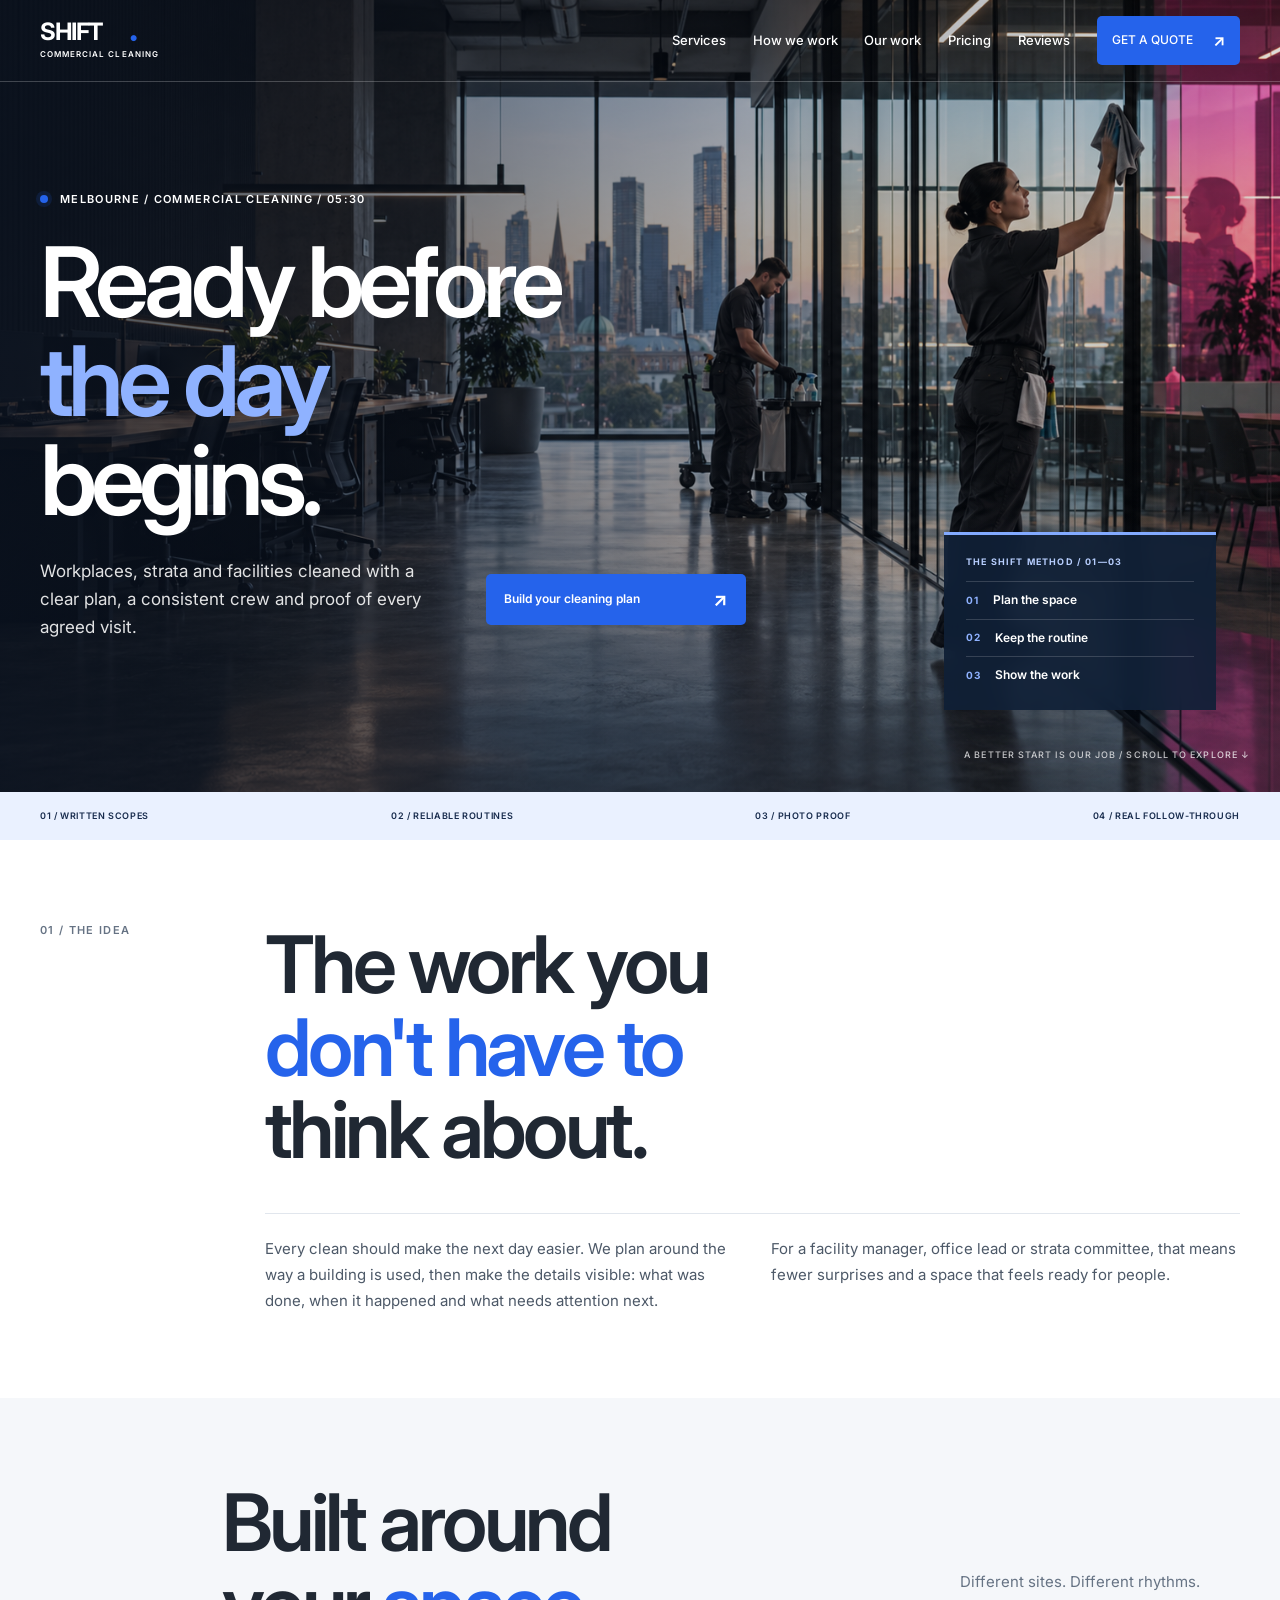
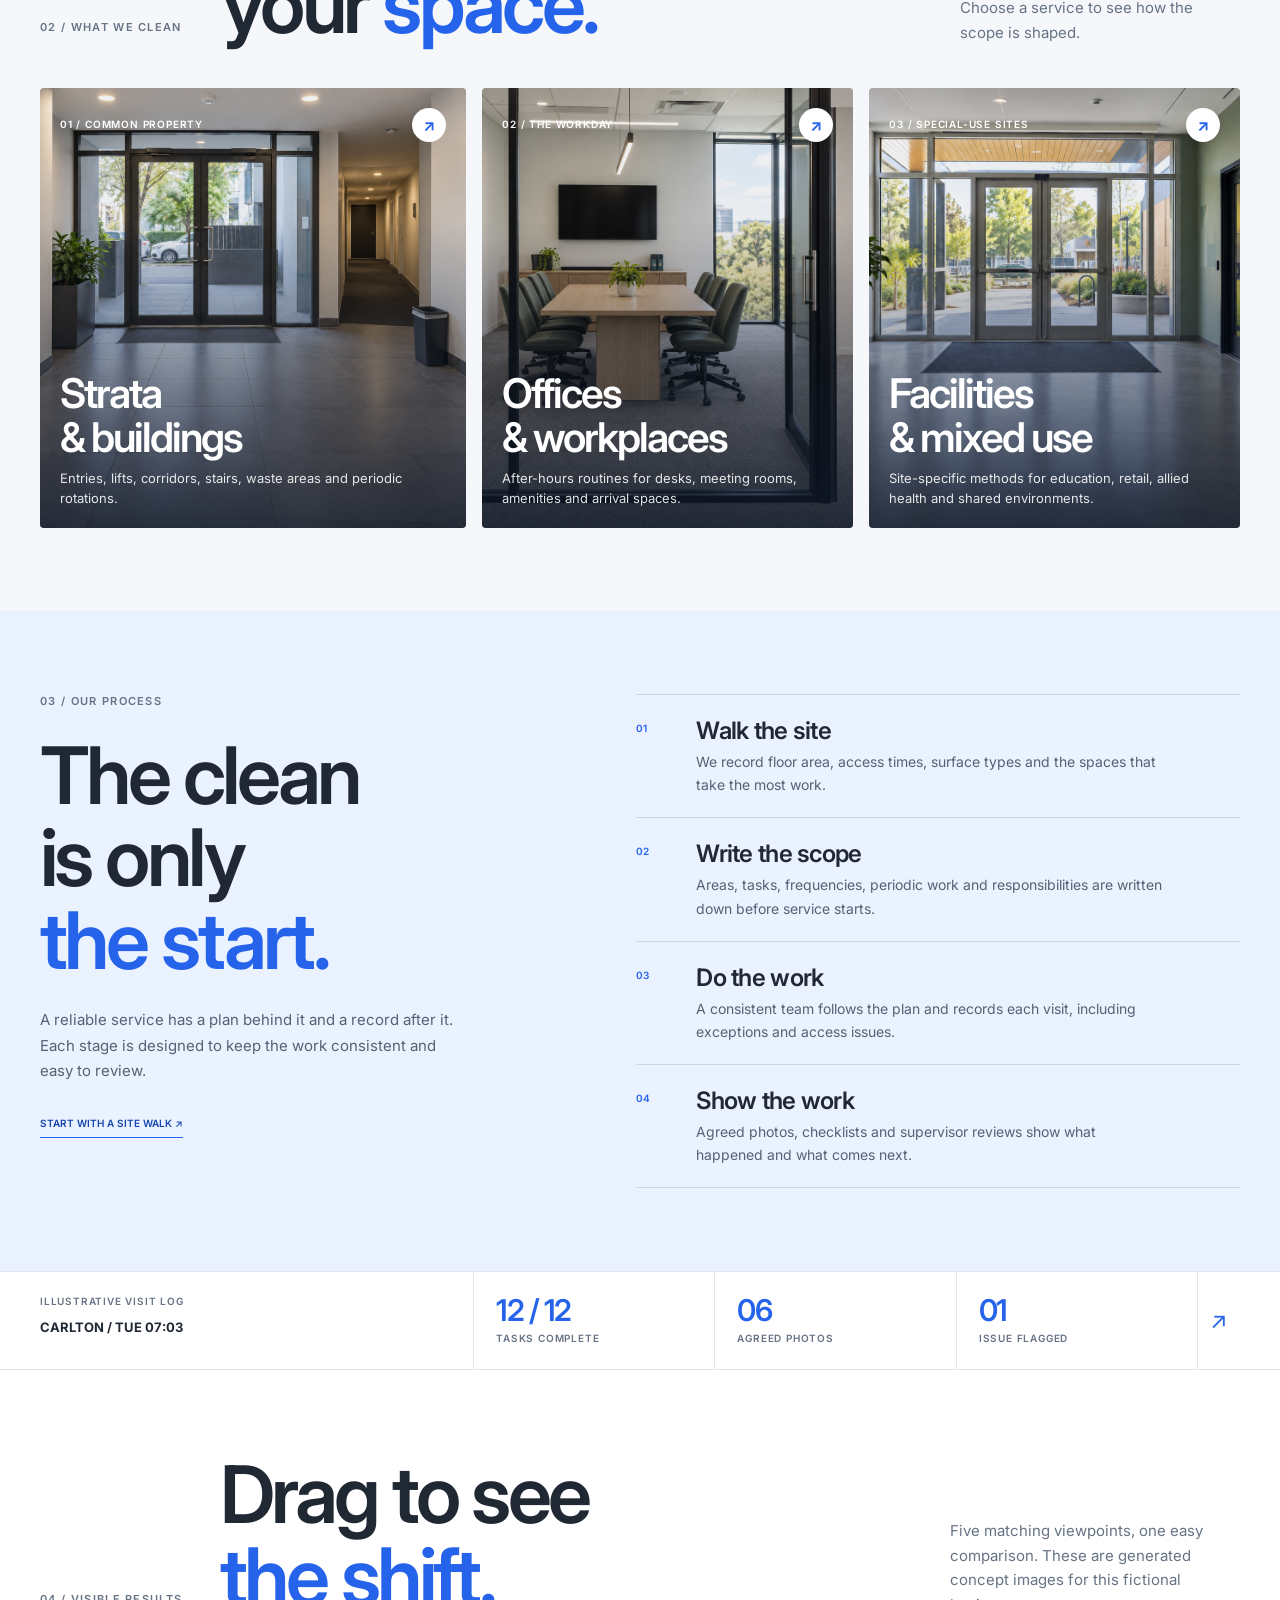
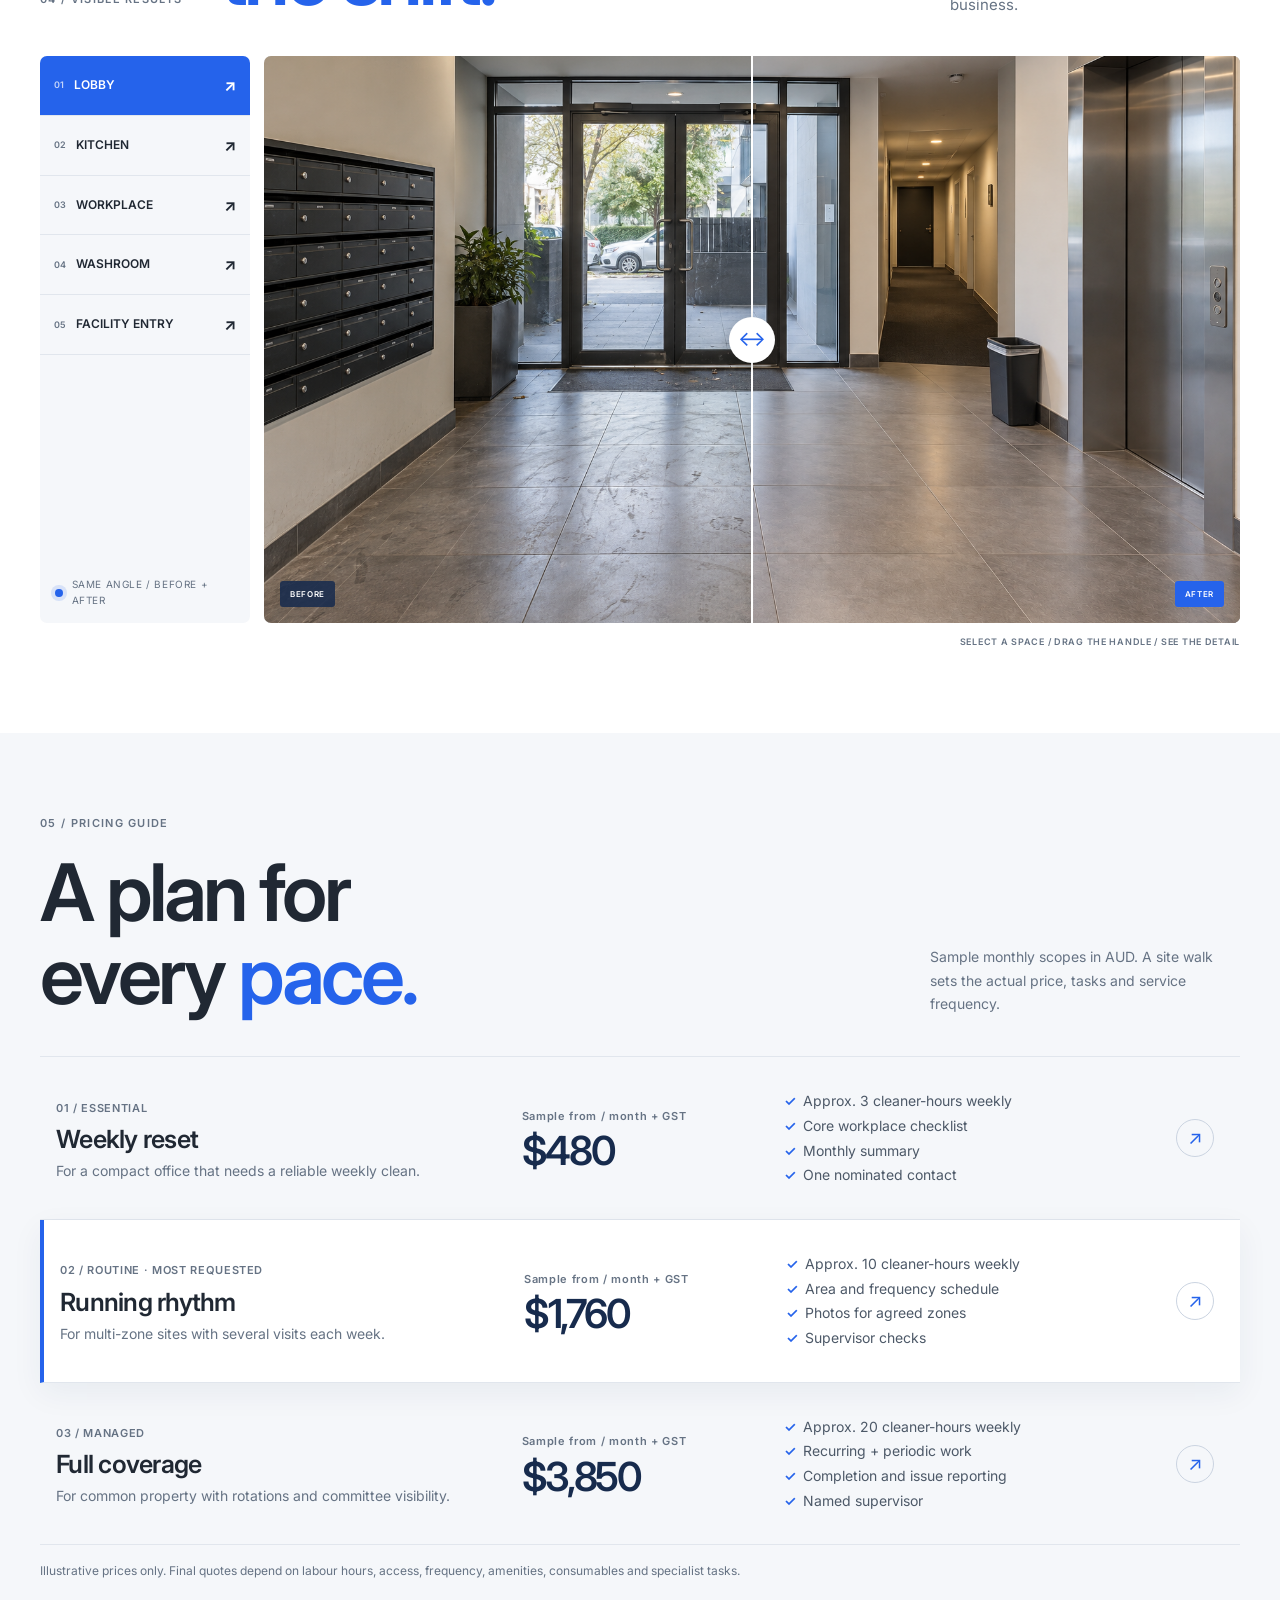
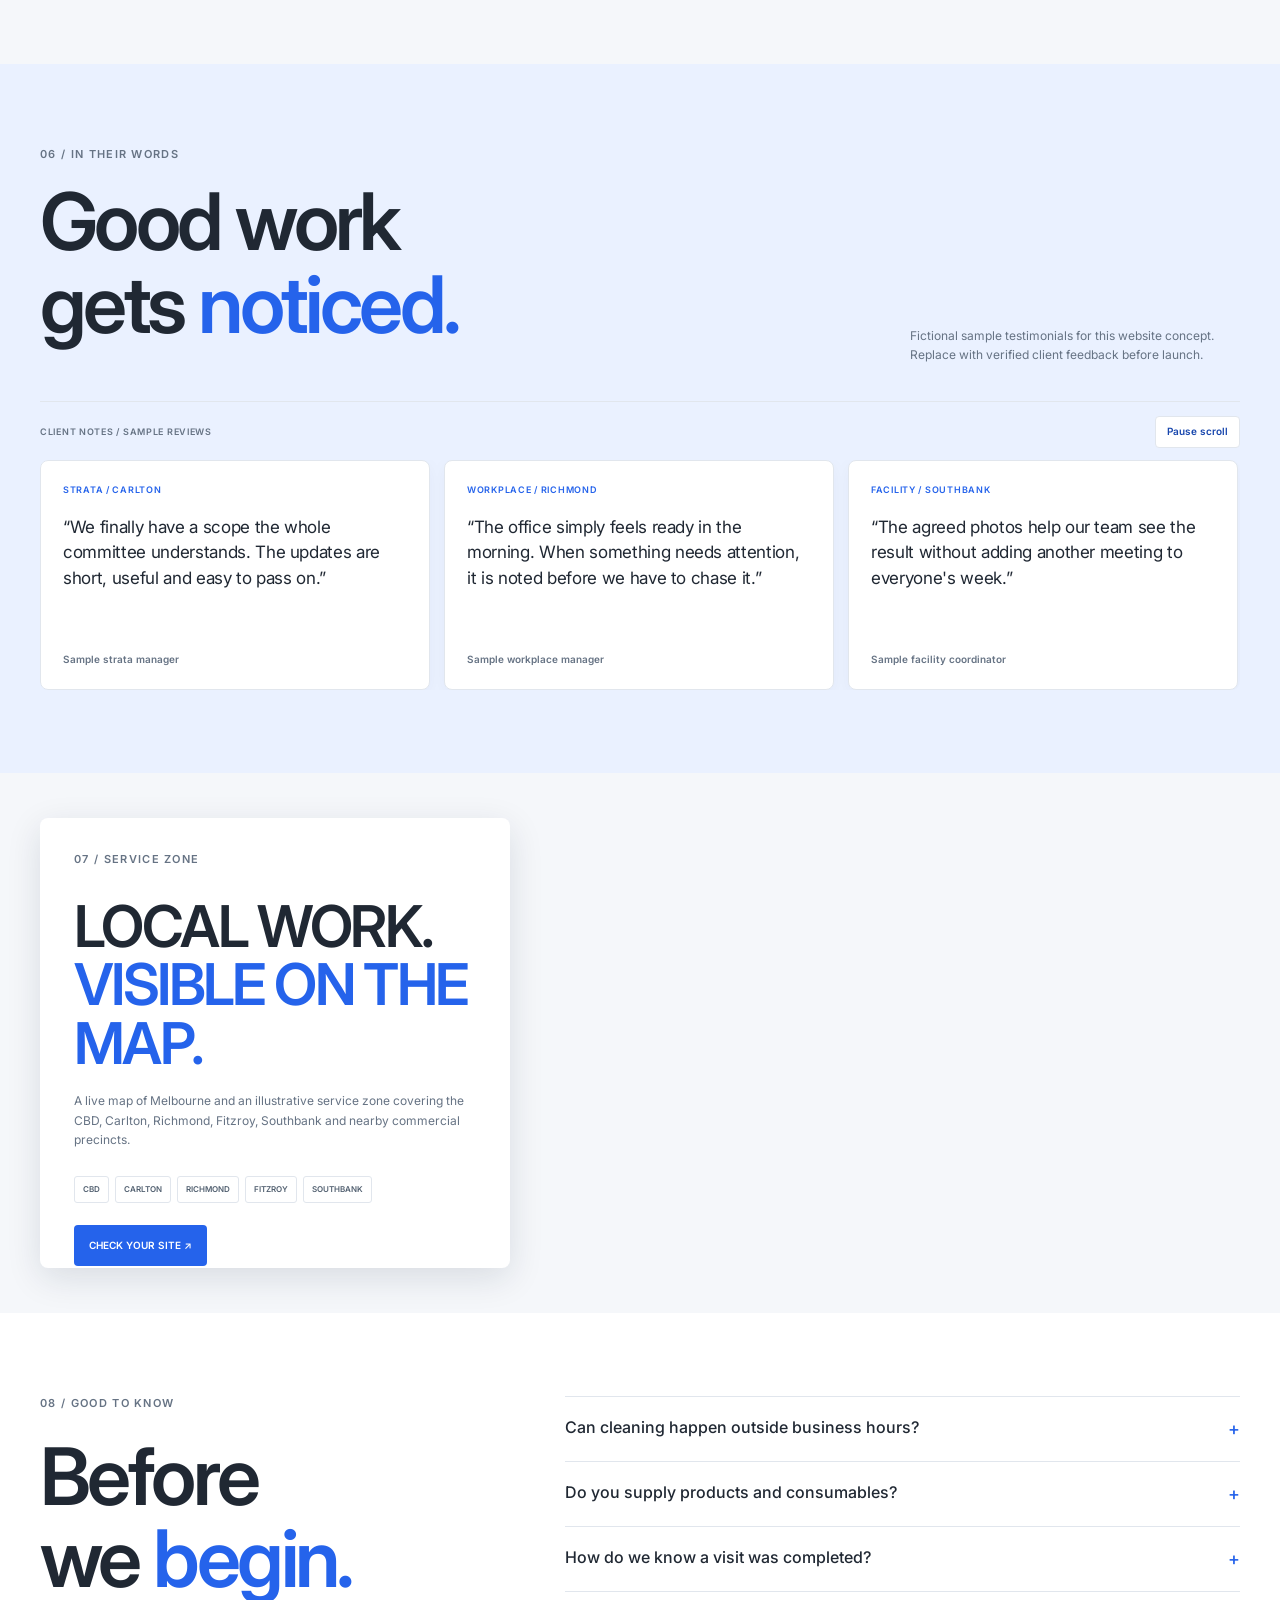
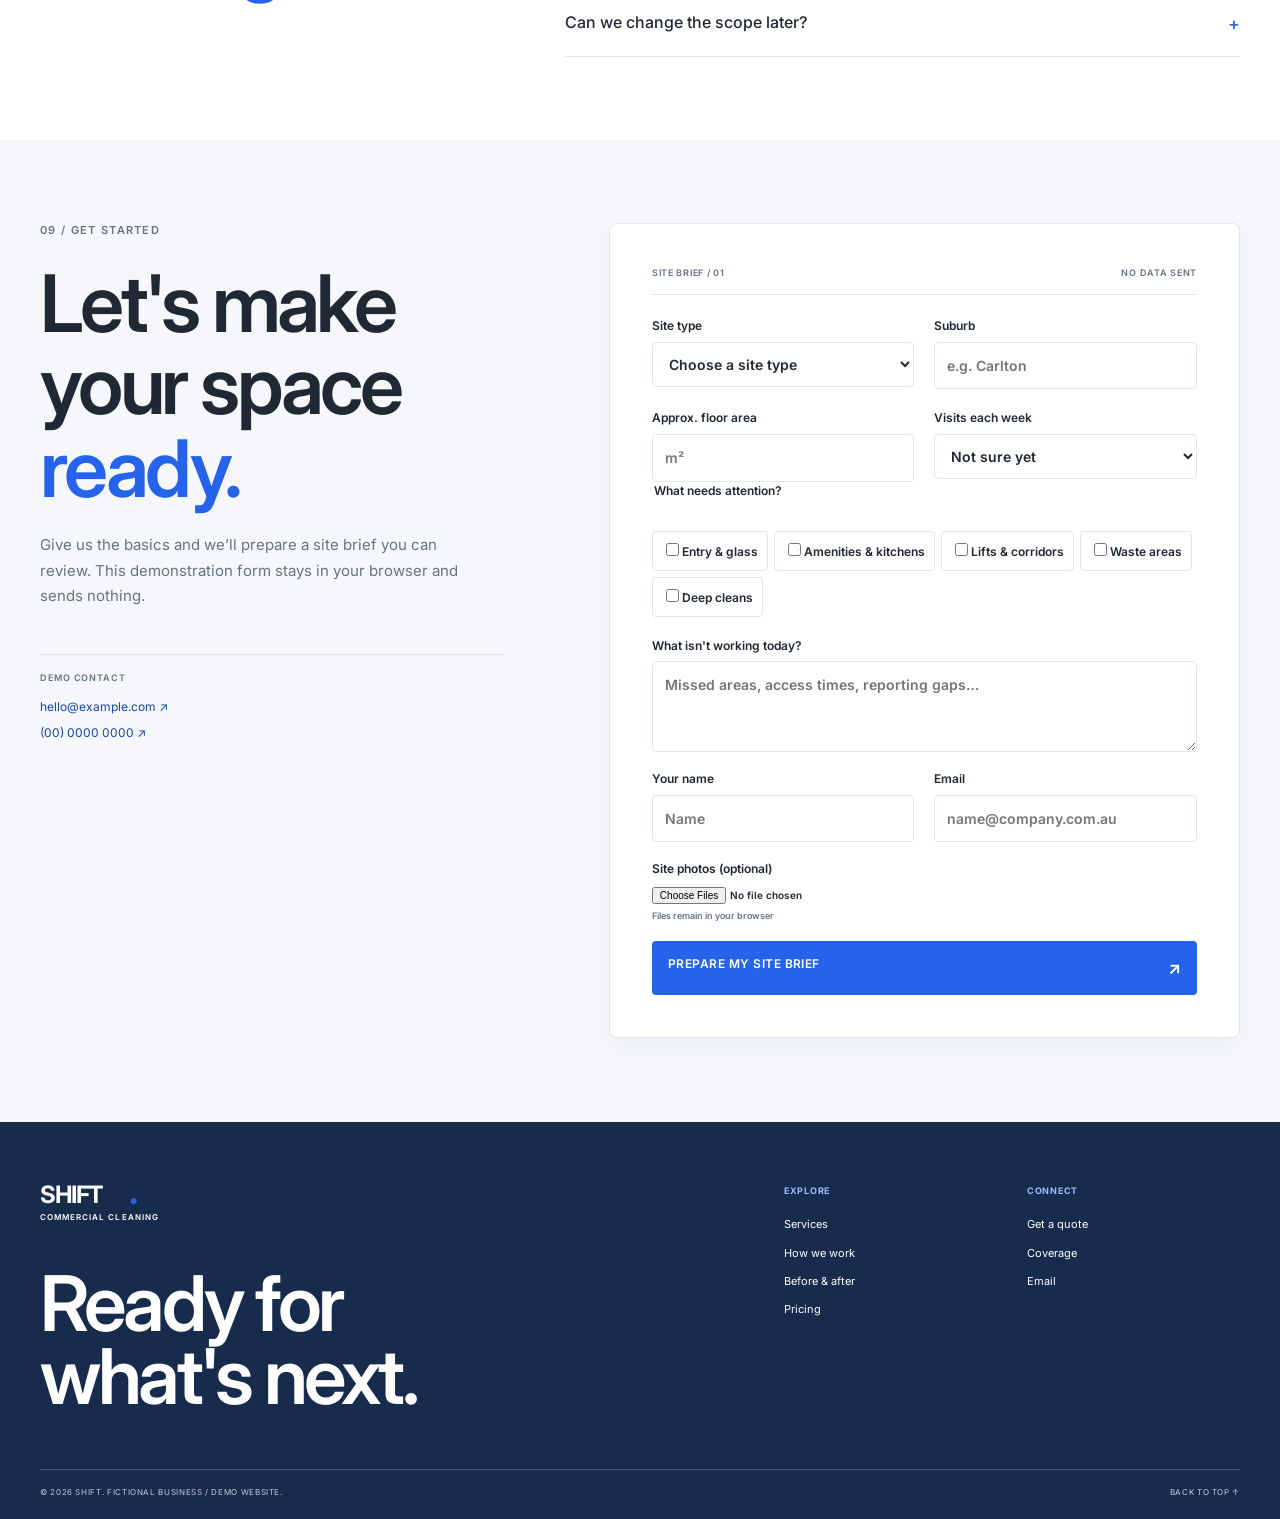
==== commit 4d6cb2d8: "Refine cleaning site design" ====
--- a/index.html
+++ b/index.html
@@ -8,7 +8,7 @@
   <link rel="preconnect" href="https://fonts.googleapis.com">
   <link rel="preconnect" href="https://fonts.gstatic.com" crossorigin>
   <link href="https://fonts.googleapis.com/css2?family=Inter:wght@400;500;600;700;800&display=swap" rel="stylesheet">
-  <link rel="stylesheet" href="style.css?v=20261004c">
+  <link rel="stylesheet" href="style.css?v=20261004-design4">
 </head>
 <body>
   <header class="site-header" id="top">
@@ -21,6 +21,7 @@
       <img class="hero-photo" src="assets/shift-hero.png" alt="Professional cleaners preparing a modern Melbourne office before the workday" fetchpriority="high">
       <div class="hero-shade"></div>
       <div class="hero-content layout"><p class="hero-overline"><span class="pink-dot"></span> MELBOURNE / COMMERCIAL CLEANING / 05:30</p><h1 id="hero-title">Ready before<br><span>the day</span><br>begins.</h1><div class="hero-lower"><p>Workplaces, strata and facilities cleaned with a clear plan, a consistent crew and proof of every agreed visit.</p><a class="arrow-button" href="#contact"><span>Build your cleaning plan</span><b>↗</b></a></div></div>
+      <div class="hero-proof" aria-label="Our service approach"><span>THE SHIFT METHOD / 01—03</span><div><b>01</b> Plan the space</div><div><b>02</b> Keep the routine</div><div><b>03</b> Show the work</div></div>
       <div class="hero-side">A BETTER START IS OUR JOB / SCROLL TO EXPLORE ↓</div>
     </section>
     <section class="signal-bar"><div class="layout"><span>01 / WRITTEN SCOPES</span><span>02 / RELIABLE ROUTINES</span><span>03 / PHOTO PROOF</span><span>04 / REAL FOLLOW-THROUGH</span></div></section>
--- a/style.css
+++ b/style.css
@@ -24,3 +24,41 @@
 @media(max-width:560px){.quote-card{width:280px;min-height:210px;padding:18px}.quote-card p{font-size:15px}.marquee-tools{font-size:8px}.quote-track{animation-duration:42s}}
 @media(prefers-reduced-motion:reduce){.quote-track{animation:none!important;transform:none}.quote-window{overflow-x:auto}.quote-set[aria-hidden="true"],.marquee-control{display:none}}
 
+/* Design-first refinement: legible site records and a clearer service rhythm. */
+.section{padding-block:clamp(70px,6.5vw,104px)}
+.section-index,.hero-overline{font-size:11px;letter-spacing:.12em}
+.nav{font-size:13px}
+.nav-cta,.arrow-button{font-size:12px}
+.hero-lower p{font-size:17px;max-width:410px}
+.hero-proof{position:absolute;z-index:3;right:clamp(30px,5vw,90px);bottom:82px;width:272px;background:rgba(16,32,55,.92);color:#fff;padding:20px 22px 16px;border-top:3px solid #82aaff;box-shadow:0 22px 60px rgba(3,12,26,.28);backdrop-filter:blur(10px)}
+.hero-proof>span{display:block;color:#b8cfff;font-size:9px;font-weight:700;letter-spacing:.13em;margin-bottom:12px}
+.hero-proof>div{display:flex;align-items:center;gap:14px;border-top:1px solid rgba(255,255,255,.16);padding:9px 0;font-size:12px;font-weight:600}
+.hero-proof b{color:#8fb2ff;font-size:10px;letter-spacing:.08em}
+.hero-side{bottom:30px}
+.manifesto-copy p,.section-heading>p:last-child,.work-heading>p:last-child,.approach-intro>p:not(.section-index){font-size:15px}
+.tile-top{font-size:10px}
+.tile-bottom p{font-size:13px;line-height:1.55}
+.service-tile{border-radius:4px}
+.approach-list h3{font-size:24px}
+.approach-list p{font-size:14px}
+.record-grid span{font-size:10px}
+.scene-menu button{font-size:12px}
+.scene-note{font-size:10px}
+.pricing-heading>p{font-size:14px}
+.plan-list article{padding-block:30px}
+.plan-list article.featured{border-left:4px solid var(--blue);box-shadow:0 10px 30px rgba(23,43,77,.06)}
+.plan-id>span,.plan-price small{font-size:11px}
+.plan-id h3{font-size:25px}
+.plan-id p,.plan-list li{font-size:14px;line-height:1.55}
+.plan-price strong{font-size:40px}
+.pricing-note,.review-disclaimer{font-size:12px}
+.faq summary{font-size:16px}
+.faq details p{font-size:14px}
+.contact-intro>p:not(.section-index){font-size:15px}
+.quote-form label,.quote-form legend{font-size:12px}
+.quote-form input:not([type=checkbox]):not([type=file]),.quote-form select,.quote-form textarea{font-size:14px;padding:12px}
+.submit-button{font-size:12px}
+@media(max-width:1000px){.hero-proof{right:30px;bottom:78px;width:235px;padding:16px}}
+@media(max-width:780px){.hero-proof{display:none}.section{padding-block:70px}}
+@media(max-width:560px){.hero-lower p{font-size:14px}.tile-bottom p{font-size:12px}.plan-list article{padding-block:22px}.plan-id h3{font-size:22px}.plan-price strong{font-size:34px}.quote-form label,.quote-form legend{font-size:12px}.signal-bar{overflow:visible}.signal-bar .layout{width:min(100% - 36px,1320px);display:grid;grid-template-columns:1fr 1fr;gap:10px 16px;padding:16px 0}.signal-bar span{white-space:normal;font-size:9px;line-height:1.35}.scene-menu{scrollbar-width:none}.scene-menu::-webkit-scrollbar{display:none}}
+
